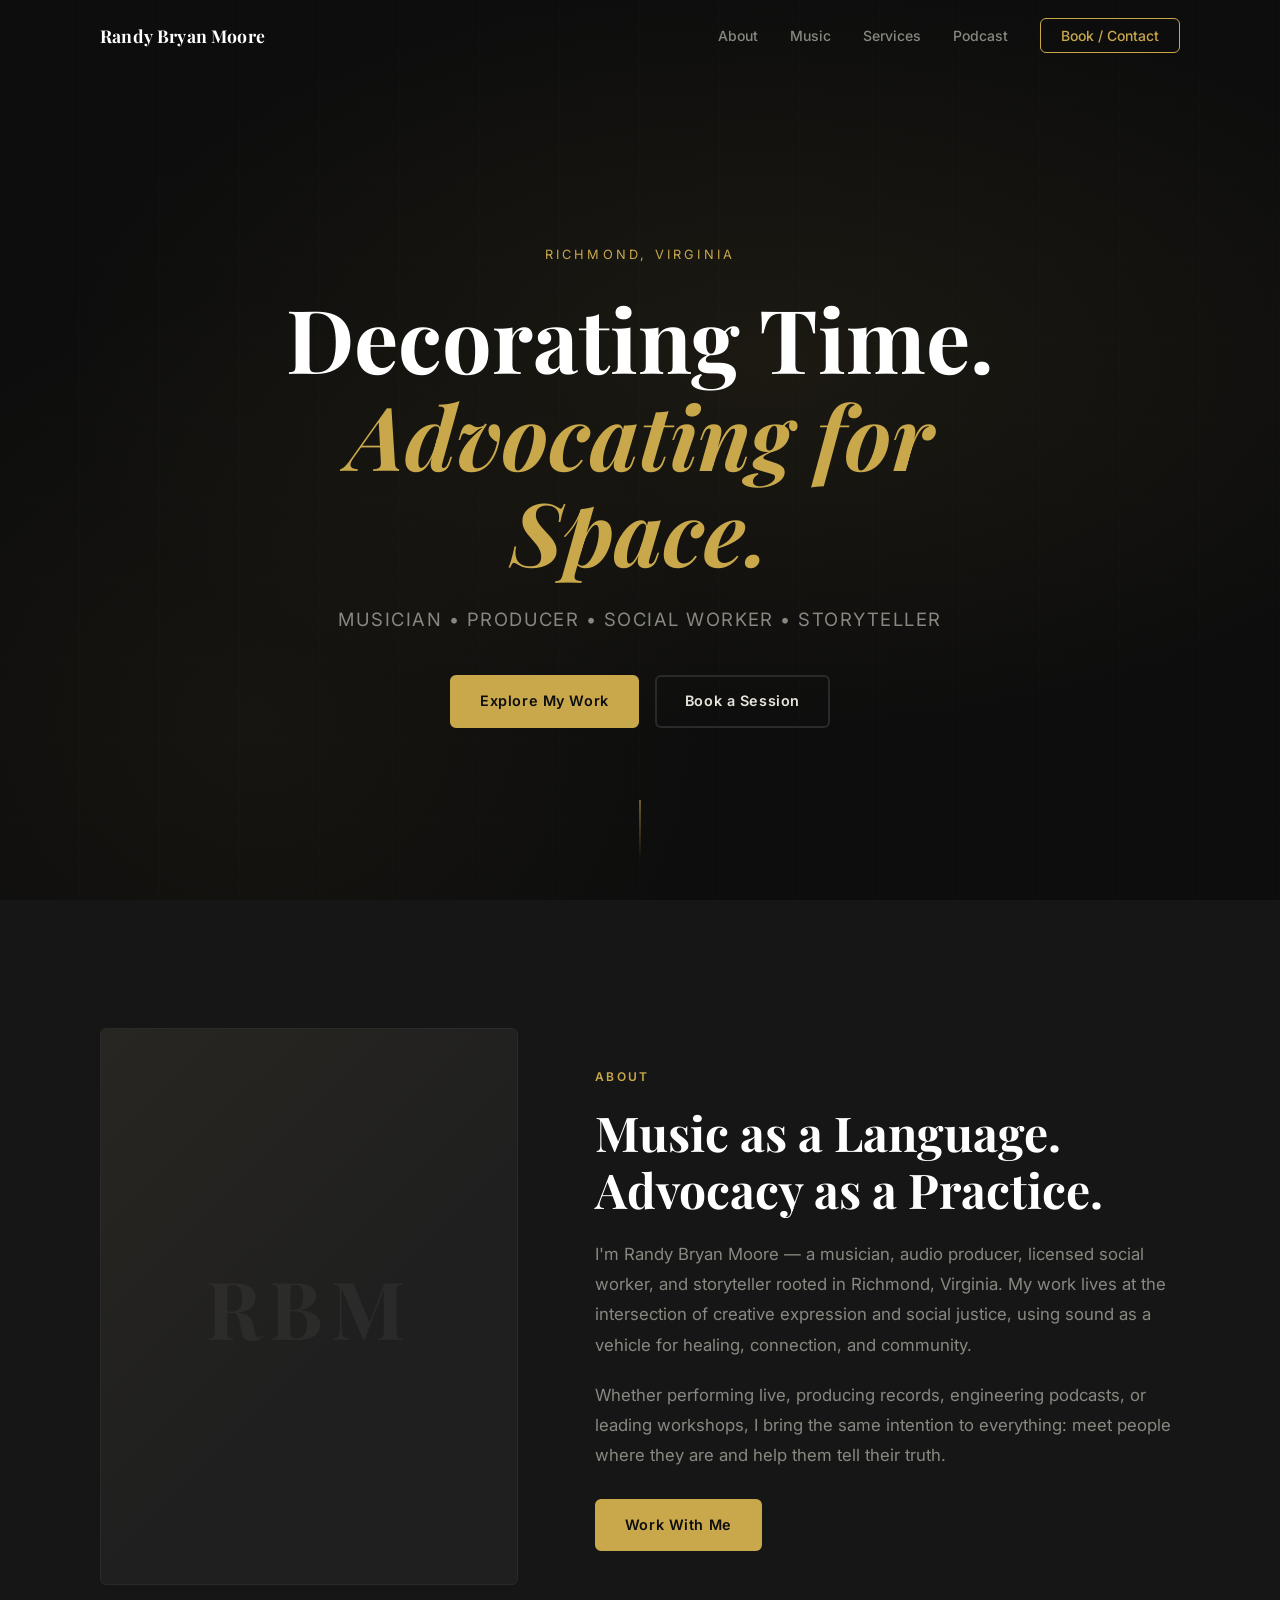
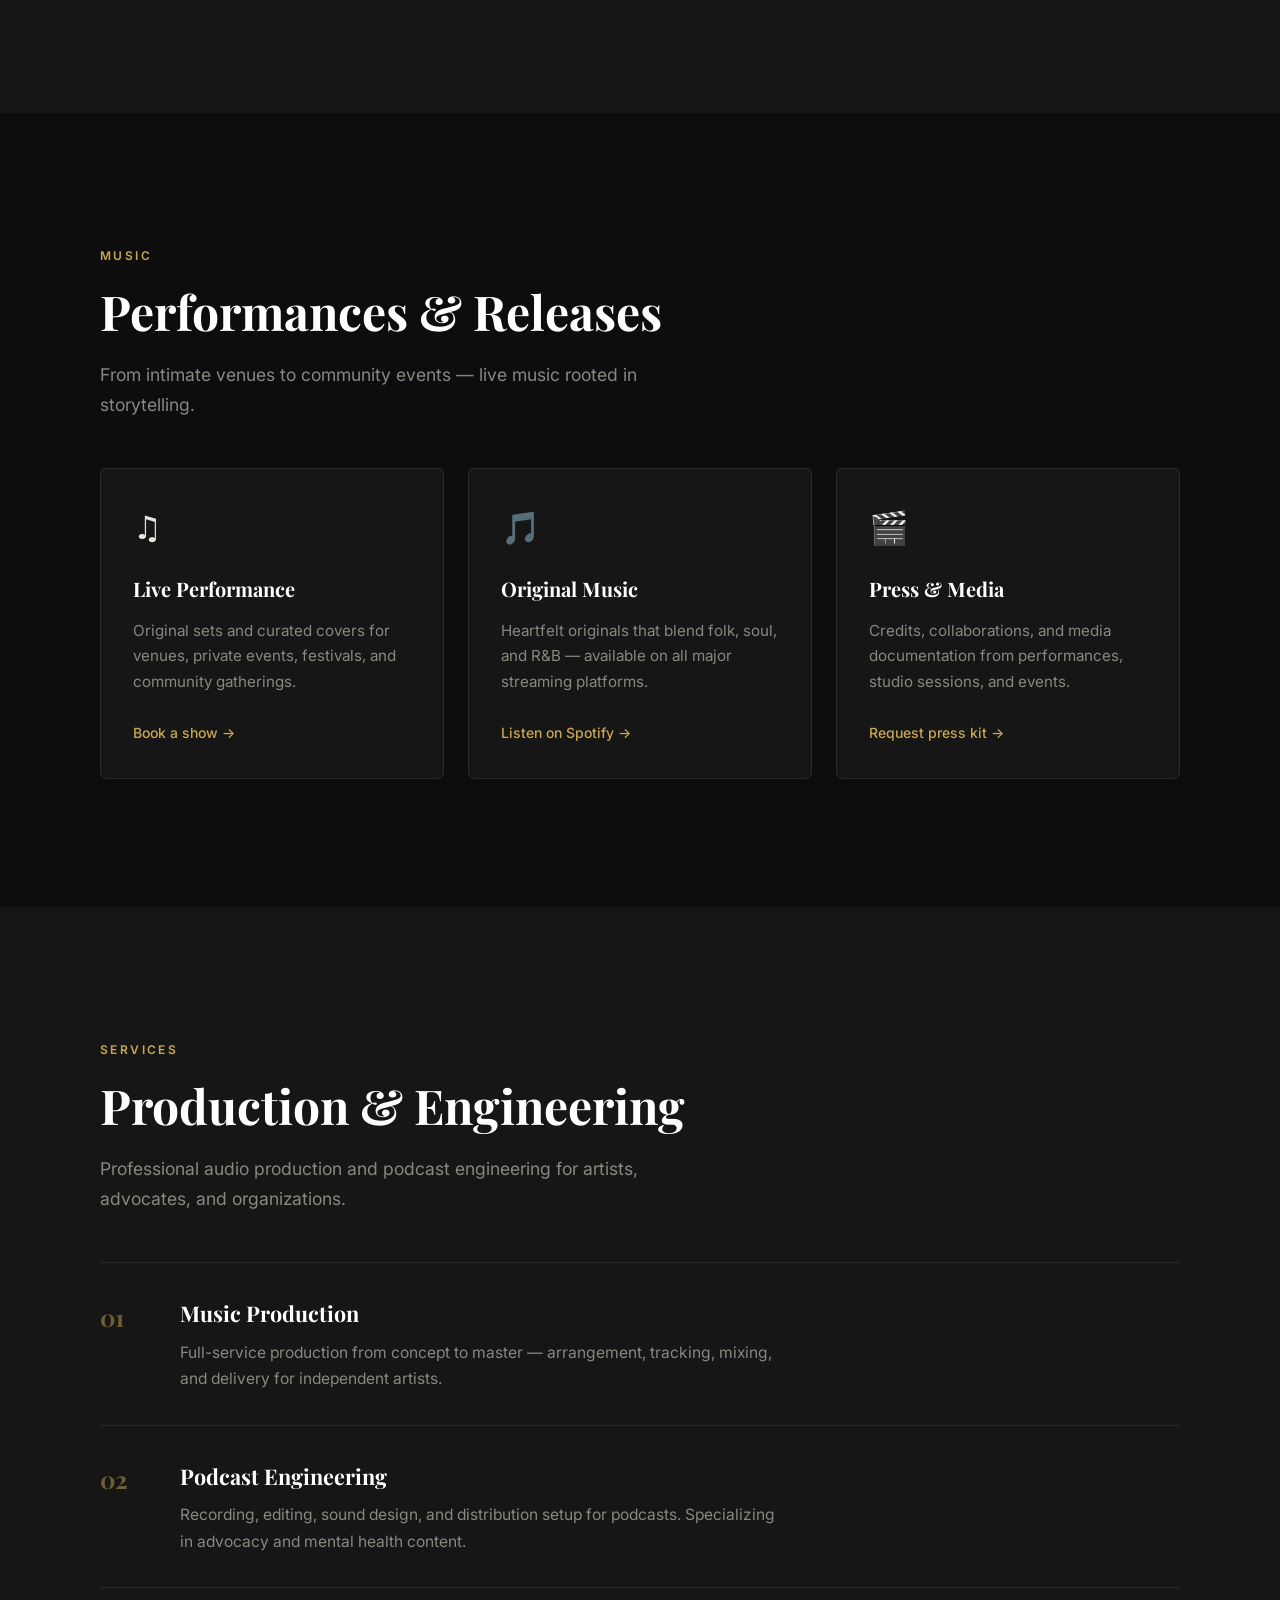
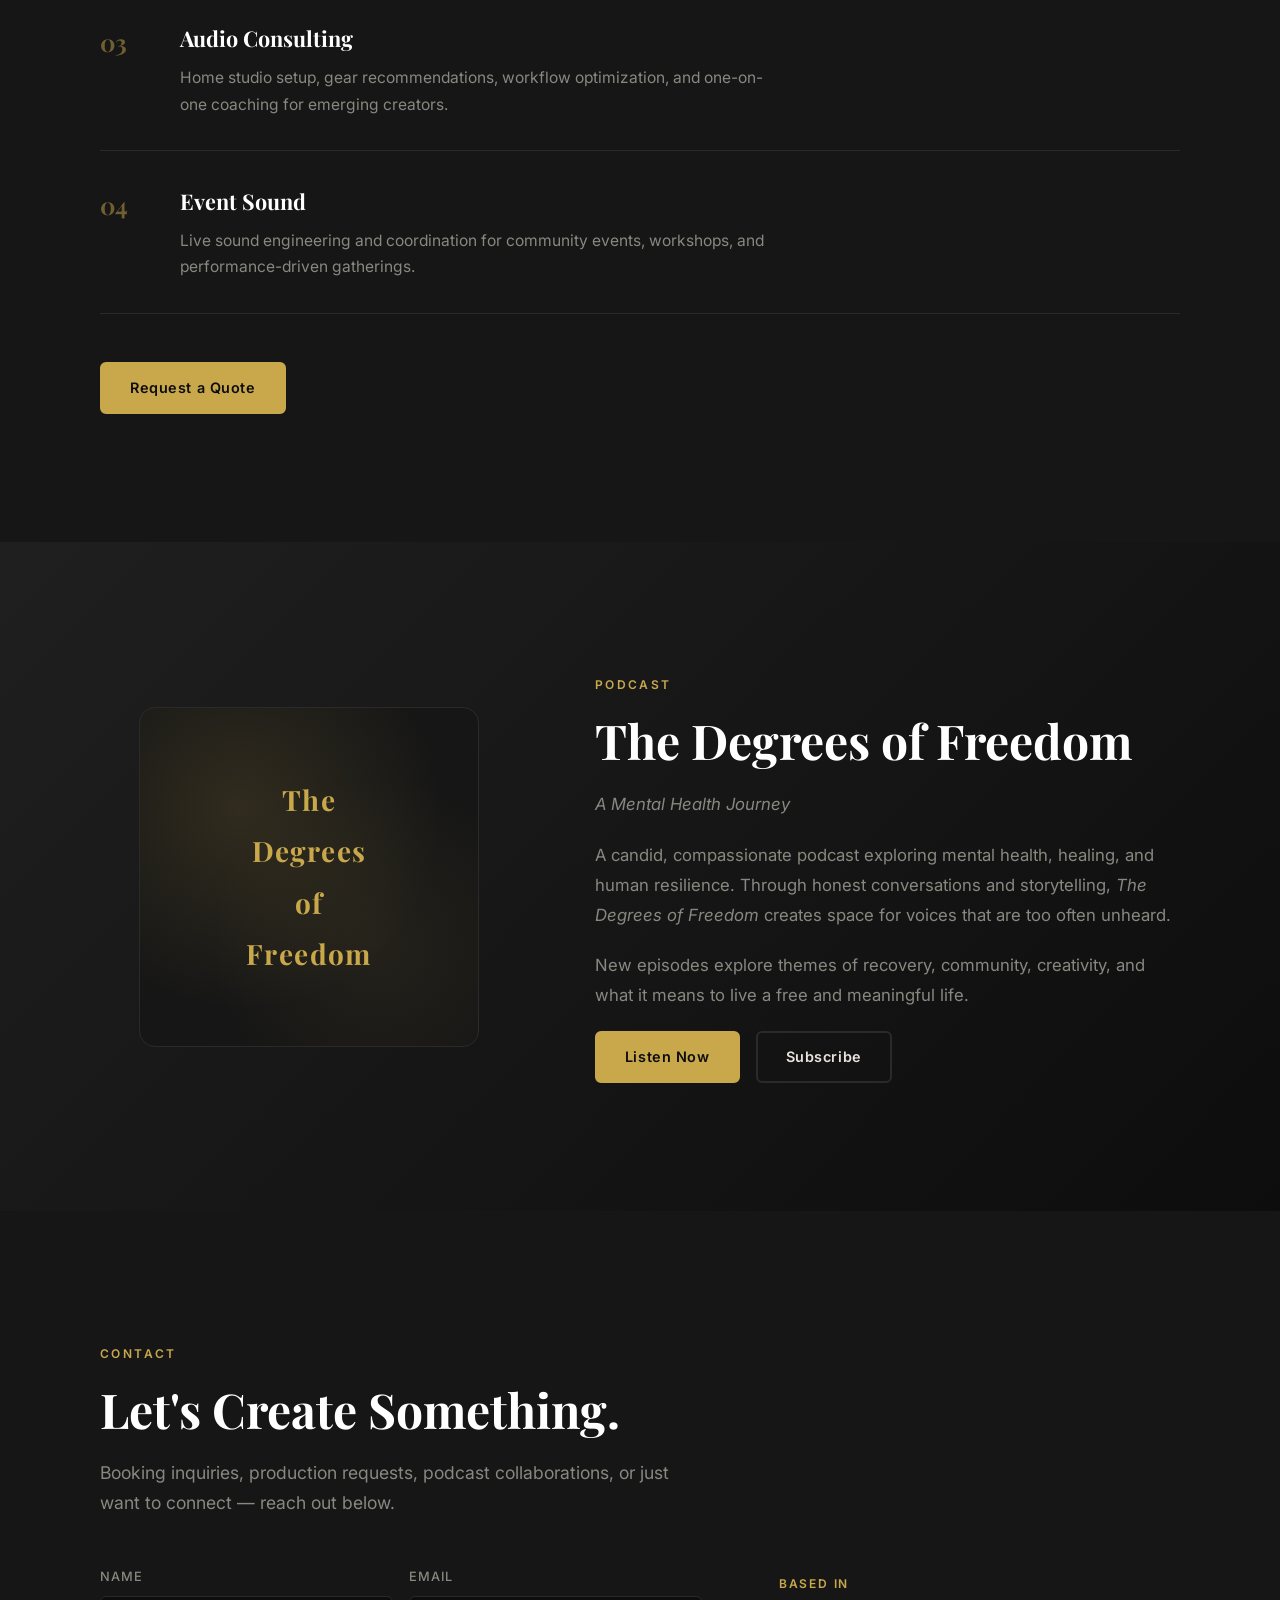
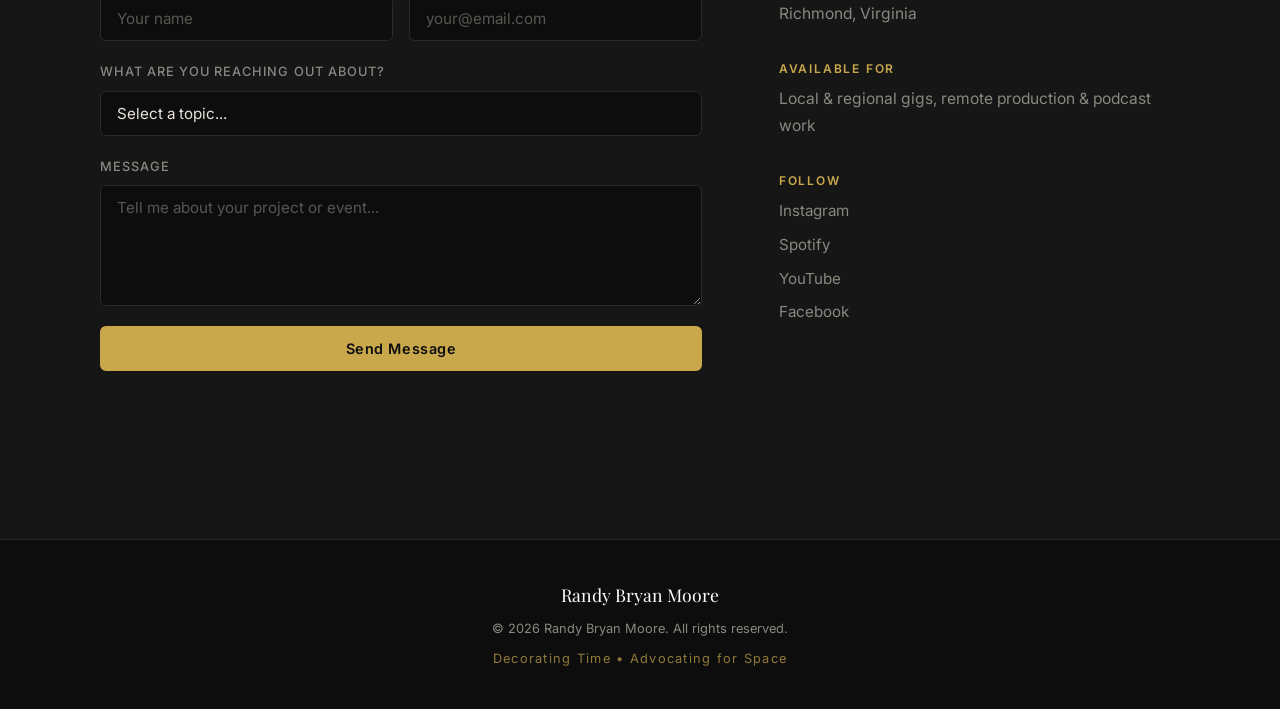
==== index.html @ 83349274 "Add custom website: HTML/CSS/JS portfolio site for GitHub Pages - Full single-page site with Nav, He" ====
<!DOCTYPE html>
<html lang="en">
<head>
  <meta charset="UTF-8" />
  <meta name="viewport" content="width=device-width, initial-scale=1.0" />
  <meta name="description" content="Randy Bryan Moore — Musician, Producer, Social Worker & Storyteller based in Richmond, VA. Booking, production services, and advocacy through music." />
  <title>Randy Bryan Moore</title>
  <link rel="preconnect" href="https://fonts.googleapis.com" />
  <link rel="preconnect" href="https://fonts.gstatic.com" crossorigin />
  <link href="https://fonts.googleapis.com/css2?family=Playfair+Display:ital,wght@0,400;0,700;1,400&family=Inter:wght@300;400;500;600&display=swap" rel="stylesheet" />
  <link rel="stylesheet" href="css/style.css" />
</head>
<body>

  <!-- ===================== NAV ===================== -->
  <nav class="nav" id="nav">
    <div class="nav__inner">
      <a href="#home" class="nav__logo">Randy Bryan Moore</a>
      <button class="nav__toggle" id="navToggle" aria-label="Open menu">
        <span></span><span></span><span></span>
      </button>
      <ul class="nav__links" id="navLinks">
        <li><a href="#about">About</a></li>
        <li><a href="#music">Music</a></li>
        <li><a href="#services">Services</a></li>
        <li><a href="#podcast">Podcast</a></li>
        <li><a href="#contact" class="nav__cta">Book / Contact</a></li>
      </ul>
    </div>
  </nav>

  <!-- ===================== HERO ===================== -->
  <section class="hero" id="home">
    <div class="hero__bg"></div>
    <div class="hero__content">
      <p class="hero__eyebrow">Richmond, Virginia</p>
      <h1 class="hero__title">
        Decorating Time.<br />
        <em>Advocating for Space.</em>
      </h1>
      <p class="hero__sub">
        Musician &bull; Producer &bull; Social Worker &bull; Storyteller
      </p>
      <div class="hero__actions">
        <a href="#music" class="btn btn--primary">Explore My Work</a>
        <a href="#contact" class="btn btn--outline">Book a Session</a>
      </div>
    </div>
    <a href="#about" class="hero__scroll" aria-label="Scroll down">
      <span class="hero__scroll-line"></span>
    </a>
  </section>

  <!-- ===================== ABOUT ===================== -->
  <section class="section about" id="about">
    <div class="container">
      <div class="about__grid">
        <div class="about__image-wrap">
          <div class="about__image-placeholder">
            <!-- Replace with: <img src="images/randy.jpg" alt="Randy Bryan Moore" /> -->
            <div class="about__initials">RBM</div>
          </div>
        </div>
        <div class="about__text">
          <span class="section__label">About</span>
          <h2 class="section__title">Music as a Language.<br />Advocacy as a Practice.</h2>
          <p>
            I'm Randy Bryan Moore — a musician, audio producer, licensed social worker,
            and storyteller rooted in Richmond, Virginia. My work lives at the intersection
            of creative expression and social justice, using sound as a vehicle for healing,
            connection, and community.
          </p>
          <p>
            Whether performing live, producing records, engineering podcasts, or leading
            workshops, I bring the same intention to everything: meet people where they are
            and help them tell their truth.
          </p>
          <a href="#contact" class="btn btn--primary">Work With Me</a>
        </div>
      </div>
    </div>
  </section>

  <!-- ===================== MUSIC ===================== -->
  <section class="section music" id="music">
    <div class="container">
      <span class="section__label">Music</span>
      <h2 class="section__title">Performances &amp; Releases</h2>
      <p class="section__sub">
        From intimate venues to community events — live music rooted in storytelling.
      </p>

      <div class="music__grid">
        <div class="music__card">
          <div class="music__card-icon">&#9835;</div>
          <h3>Live Performance</h3>
          <p>Original sets and curated covers for venues, private events, festivals, and community gatherings.</p>
          <a href="#contact" class="link-arrow">Book a show &rarr;</a>
        </div>
        <div class="music__card">
          <div class="music__card-icon">&#127925;</div>
          <h3>Original Music</h3>
          <p>Heartfelt originals that blend folk, soul, and R&B — available on all major streaming platforms.</p>
          <a href="https://open.spotify.com" target="_blank" rel="noopener" class="link-arrow">Listen on Spotify &rarr;</a>
        </div>
        <div class="music__card">
          <div class="music__card-icon">&#127916;</div>
          <h3>Press &amp; Media</h3>
          <p>Credits, collaborations, and media documentation from performances, studio sessions, and events.</p>
          <a href="#contact" class="link-arrow">Request press kit &rarr;</a>
        </div>
      </div>
    </div>
  </section>

  <!-- ===================== SERVICES ===================== -->
  <section class="section services" id="services">
    <div class="container">
      <span class="section__label">Services</span>
      <h2 class="section__title">Production &amp; Engineering</h2>
      <p class="section__sub">
        Professional audio production and podcast engineering for artists, advocates, and organizations.
      </p>

      <div class="services__list">
        <div class="services__item">
          <div class="services__num">01</div>
          <div class="services__body">
            <h3>Music Production</h3>
            <p>Full-service production from concept to master — arrangement, tracking, mixing, and delivery for independent artists.</p>
          </div>
        </div>
        <div class="services__item">
          <div class="services__num">02</div>
          <div class="services__body">
            <h3>Podcast Engineering</h3>
            <p>Recording, editing, sound design, and distribution setup for podcasts. Specializing in advocacy and mental health content.</p>
          </div>
        </div>
        <div class="services__item">
          <div class="services__num">03</div>
          <div class="services__body">
            <h3>Audio Consulting</h3>
            <p>Home studio setup, gear recommendations, workflow optimization, and one-on-one coaching for emerging creators.</p>
          </div>
        </div>
        <div class="services__item">
          <div class="services__num">04</div>
          <div class="services__body">
            <h3>Event Sound</h3>
            <p>Live sound engineering and coordination for community events, workshops, and performance-driven gatherings.</p>
          </div>
        </div>
      </div>

      <div class="services__cta">
        <a href="#contact" class="btn btn--primary">Request a Quote</a>
      </div>
    </div>
  </section>

  <!-- ===================== PODCAST ===================== -->
  <section class="section podcast" id="podcast">
    <div class="container">
      <div class="podcast__grid">
        <div class="podcast__art">
          <div class="podcast__art-inner">
            <div class="podcast__art-text">
              <span>The</span>
              <span>Degrees</span>
              <span>of</span>
              <span>Freedom</span>
            </div>
          </div>
        </div>
        <div class="podcast__text">
          <span class="section__label">Podcast</span>
          <h2 class="section__title">The Degrees of Freedom</h2>
          <p class="podcast__sub">A Mental Health Journey</p>
          <p>
            A candid, compassionate podcast exploring mental health, healing, and human
            resilience. Through honest conversations and storytelling, <em>The Degrees of Freedom</em>
            creates space for voices that are too often unheard.
          </p>
          <p>
            New episodes explore themes of recovery, community, creativity, and what it
            means to live a free and meaningful life.
          </p>
          <div class="podcast__links">
            <a href="#" class="btn btn--primary">Listen Now</a>
            <a href="#" class="btn btn--outline">Subscribe</a>
          </div>
        </div>
      </div>
    </div>
  </section>

  <!-- ===================== CONTACT ===================== -->
  <section class="section contact" id="contact">
    <div class="container">
      <span class="section__label">Contact</span>
      <h2 class="section__title">Let's Create Something.</h2>
      <p class="section__sub">
        Booking inquiries, production requests, podcast collaborations, or just want to connect — reach out below.
      </p>

      <div class="contact__grid">
        <form class="contact__form" id="contactForm" action="https://formspree.io/f/YOUR_FORM_ID" method="POST">
          <div class="form__row">
            <div class="form__group">
              <label for="name">Name</label>
              <input type="text" id="name" name="name" placeholder="Your name" required />
            </div>
            <div class="form__group">
              <label for="email">Email</label>
              <input type="email" id="email" name="email" placeholder="your@email.com" required />
            </div>
          </div>
          <div class="form__group">
            <label for="subject">What are you reaching out about?</label>
            <select id="subject" name="subject">
              <option value="">Select a topic...</option>
              <option value="booking">Live Performance Booking</option>
              <option value="production">Music Production</option>
              <option value="podcast">Podcast Engineering</option>
              <option value="consulting">Consulting</option>
              <option value="other">Other / General Inquiry</option>
            </select>
          </div>
          <div class="form__group">
            <label for="message">Message</label>
            <textarea id="message" name="message" rows="5" placeholder="Tell me about your project or event..." required></textarea>
          </div>
          <button type="submit" class="btn btn--primary btn--full">Send Message</button>
          <p class="form__note" id="formStatus"></p>
        </form>

        <div class="contact__info">
          <div class="contact__info-item">
            <span class="contact__info-label">Based in</span>
            <span>Richmond, Virginia</span>
          </div>
          <div class="contact__info-item">
            <span class="contact__info-label">Available for</span>
            <span>Local &amp; regional gigs, remote production &amp; podcast work</span>
          </div>
          <div class="contact__info-item">
            <span class="contact__info-label">Follow</span>
            <div class="contact__social">
              <a href="#" aria-label="Instagram">Instagram</a>
              <a href="#" aria-label="Spotify">Spotify</a>
              <a href="#" aria-label="YouTube">YouTube</a>
              <a href="#" aria-label="Facebook">Facebook</a>
            </div>
          </div>
        </div>
      </div>
    </div>
  </section>

  <!-- ===================== FOOTER ===================== -->
  <footer class="footer">
    <div class="container">
      <div class="footer__inner">
        <p class="footer__name">Randy Bryan Moore</p>
        <p class="footer__copy">&copy; <span id="year"></span> Randy Bryan Moore. All rights reserved.</p>
        <p class="footer__tagline">Decorating Time &bull; Advocating for Space</p>
      </div>
    </div>
  </footer>

  <script src="js/main.js"></script>
</body>
</html>
---- css/style.css ----
/* =============================================
   Randy Bryan Moore — Custom Website
   style.css
   ============================================= */

/* ---------- Reset & Base ---------- */
*, *::before, *::after {
  box-sizing: border-box;
  margin: 0;
  padding: 0;
}

:root {
  --clr-bg:        #0d0d0d;
  --clr-surface:   #161616;
  --clr-surface2:  #1f1f1f;
  --clr-border:    #2a2a2a;
  --clr-text:      #e8e4dc;
  --clr-muted:     #888880;
  --clr-gold:      #c9a84c;
  --clr-gold-lt:   #e2c47a;
  --clr-white:     #ffffff;

  --ff-serif:  'Playfair Display', Georgia, serif;
  --ff-sans:   'Inter', system-ui, sans-serif;

  --nav-h:     72px;
  --section-pad: clamp(5rem, 10vw, 9rem);
  --container:   1160px;
  --radius:      6px;

  --transition: 0.25s ease;
}

html {
  scroll-behavior: smooth;
  font-size: 16px;
}

body {
  background-color: var(--clr-bg);
  color: var(--clr-text);
  font-family: var(--ff-sans);
  font-weight: 400;
  line-height: 1.7;
  -webkit-font-smoothing: antialiased;
}

a {
  color: inherit;
  text-decoration: none;
}

img {
  display: block;
  max-width: 100%;
}

ul { list-style: none; }

/* ---------- Utility ---------- */
.container {
  max-width: var(--container);
  margin-inline: auto;
  padding-inline: clamp(1.25rem, 5vw, 2.5rem);
}

.section {
  padding-block: var(--section-pad);
}

.section__label {
  display: inline-block;
  font-size: 0.75rem;
  font-weight: 600;
  letter-spacing: 0.2em;
  text-transform: uppercase;
  color: var(--clr-gold);
  margin-bottom: 1rem;
}

.section__title {
  font-family: var(--ff-serif);
  font-size: clamp(2rem, 4vw, 3rem);
  font-weight: 700;
  line-height: 1.2;
  color: var(--clr-white);
  margin-bottom: 1.25rem;
}

.section__sub {
  font-size: 1.1rem;
  color: var(--clr-muted);
  max-width: 52ch;
  margin-bottom: 3rem;
}

/* ---------- Buttons ---------- */
.btn {
  display: inline-flex;
  align-items: center;
  gap: 0.5rem;
  padding: 0.75rem 1.75rem;
  border-radius: var(--radius);
  font-family: var(--ff-sans);
  font-size: 0.9rem;
  font-weight: 600;
  letter-spacing: 0.04em;
  cursor: pointer;
  transition: all var(--transition);
  border: 2px solid transparent;
  white-space: nowrap;
}

.btn--primary {
  background: var(--clr-gold);
  color: #0d0d0d;
  border-color: var(--clr-gold);
}

.btn--primary:hover {
  background: var(--clr-gold-lt);
  border-color: var(--clr-gold-lt);
  transform: translateY(-1px);
}

.btn--outline {
  background: transparent;
  color: var(--clr-text);
  border-color: var(--clr-border);
}

.btn--outline:hover {
  border-color: var(--clr-gold);
  color: var(--clr-gold);
  transform: translateY(-1px);
}

.btn--full { width: 100%; justify-content: center; }

.link-arrow {
  font-size: 0.875rem;
  font-weight: 500;
  color: var(--clr-gold);
  transition: color var(--transition);
}

.link-arrow:hover { color: var(--clr-gold-lt); }

/* ---------- Nav ---------- */
.nav {
  position: fixed;
  top: 0;
  left: 0;
  right: 0;
  z-index: 100;
  height: var(--nav-h);
  display: flex;
  align-items: center;
  transition: background var(--transition), backdrop-filter var(--transition);
}

.nav.scrolled {
  background: rgba(13, 13, 13, 0.92);
  backdrop-filter: blur(12px);
  border-bottom: 1px solid var(--clr-border);
}

.nav__inner {
  max-width: var(--container);
  width: 100%;
  margin-inline: auto;
  padding-inline: clamp(1.25rem, 5vw, 2.5rem);
  display: flex;
  align-items: center;
  justify-content: space-between;
  gap: 2rem;
}

.nav__logo {
  font-family: var(--ff-serif);
  font-size: 1.1rem;
  font-weight: 700;
  color: var(--clr-white);
  letter-spacing: 0.01em;
  flex-shrink: 0;
}

.nav__links {
  display: flex;
  align-items: center;
  gap: 2rem;
}

.nav__links a {
  font-size: 0.875rem;
  font-weight: 500;
  color: var(--clr-muted);
  transition: color var(--transition);
}

.nav__links a:hover { color: var(--clr-white); }

.nav__cta {
  padding: 0.5rem 1.25rem;
  border: 1px solid var(--clr-gold) !important;
  border-radius: var(--radius);
  color: var(--clr-gold) !important;
}

.nav__cta:hover {
  background: var(--clr-gold);
  color: #0d0d0d !important;
}

.nav__toggle {
  display: none;
  flex-direction: column;
  gap: 5px;
  background: none;
  border: none;
  cursor: pointer;
  padding: 4px;
}

.nav__toggle span {
  display: block;
  width: 24px;
  height: 2px;
  background: var(--clr-text);
  border-radius: 2px;
  transition: all var(--transition);
}

/* ---------- Hero ---------- */
.hero {
  position: relative;
  min-height: 100svh;
  display: flex;
  align-items: center;
  justify-content: center;
  overflow: hidden;
  padding-top: var(--nav-h);
}

.hero__bg {
  position: absolute;
  inset: 0;
  background:
    radial-gradient(ellipse 80% 60% at 60% 40%, rgba(201, 168, 76, 0.08) 0%, transparent 70%),
    radial-gradient(ellipse 60% 80% at 20% 80%, rgba(201, 168, 76, 0.05) 0%, transparent 60%);
  pointer-events: none;
}

.hero__bg::before {
  content: '';
  position: absolute;
  inset: 0;
  background-image:
    repeating-linear-gradient(
      0deg,
      transparent,
      transparent 79px,
      rgba(255,255,255,0.015) 80px
    ),
    repeating-linear-gradient(
      90deg,
      transparent,
      transparent 79px,
      rgba(255,255,255,0.015) 80px
    );
}

.hero__content {
  position: relative;
  text-align: center;
  max-width: 780px;
  padding-inline: 1.5rem;
}

.hero__eyebrow {
  font-size: 0.8rem;
  letter-spacing: 0.25em;
  text-transform: uppercase;
  color: var(--clr-gold);
  margin-bottom: 1.5rem;
}

.hero__title {
  font-family: var(--ff-serif);
  font-size: clamp(2.75rem, 7vw, 5.5rem);
  font-weight: 700;
  line-height: 1.1;
  color: var(--clr-white);
  margin-bottom: 1.5rem;
}

.hero__title em {
  font-style: italic;
  color: var(--clr-gold);
}

.hero__sub {
  font-size: clamp(0.95rem, 2vw, 1.15rem);
  color: var(--clr-muted);
  letter-spacing: 0.08em;
  text-transform: uppercase;
  margin-bottom: 2.5rem;
}

.hero__actions {
  display: flex;
  gap: 1rem;
  justify-content: center;
  flex-wrap: wrap;
}

.hero__scroll {
  position: absolute;
  bottom: 2.5rem;
  left: 50%;
  transform: translateX(-50%);
  display: flex;
  flex-direction: column;
  align-items: center;
}

.hero__scroll-line {
  display: block;
  width: 1px;
  height: 60px;
  background: linear-gradient(to bottom, var(--clr-gold), transparent);
  animation: scrollLine 2s ease-in-out infinite;
}

@keyframes scrollLine {
  0% { opacity: 0; transform: scaleY(0); transform-origin: top; }
  50% { opacity: 1; transform: scaleY(1); transform-origin: top; }
  100% { opacity: 0; transform: scaleY(1); transform-origin: bottom; }
}

/* ---------- About ---------- */
.about {
  background: var(--clr-surface);
}

.about__grid {
  display: grid;
  grid-template-columns: 1fr 1.4fr;
  gap: clamp(3rem, 6vw, 6rem);
  align-items: center;
}

.about__image-wrap {
  position: relative;
}

.about__image-placeholder {
  aspect-ratio: 3/4;
  background: var(--clr-surface2);
  border: 1px solid var(--clr-border);
  border-radius: var(--radius);
  display: flex;
  align-items: center;
  justify-content: center;
  overflow: hidden;
  position: relative;
}

.about__image-placeholder::after {
  content: '';
  position: absolute;
  inset: 0;
  background: linear-gradient(135deg, rgba(201,168,76,0.05) 0%, transparent 60%);
}

.about__initials {
  font-family: var(--ff-serif);
  font-size: 5rem;
  font-weight: 700;
  color: var(--clr-border);
  letter-spacing: 0.1em;
}

.about__text p {
  color: var(--clr-muted);
  margin-bottom: 1.25rem;
  font-size: 1.05rem;
  line-height: 1.8;
}

.about__text .btn { margin-top: 0.5rem; }

/* ---------- Music ---------- */
.music__grid {
  display: grid;
  grid-template-columns: repeat(3, 1fr);
  gap: 1.5rem;
}

.music__card {
  background: var(--clr-surface);
  border: 1px solid var(--clr-border);
  border-radius: var(--radius);
  padding: 2rem;
  transition: border-color var(--transition), transform var(--transition);
}

.music__card:hover {
  border-color: var(--clr-gold);
  transform: translateY(-4px);
}

.music__card-icon {
  font-size: 2rem;
  margin-bottom: 1rem;
}

.music__card h3 {
  font-family: var(--ff-serif);
  font-size: 1.25rem;
  color: var(--clr-white);
  margin-bottom: 0.75rem;
}

.music__card p {
  font-size: 0.95rem;
  color: var(--clr-muted);
  margin-bottom: 1.5rem;
  line-height: 1.7;
}

/* ---------- Services ---------- */
.services {
  background: var(--clr-surface);
}

.services__list {
  border-top: 1px solid var(--clr-border);
}

.services__item {
  display: grid;
  grid-template-columns: auto 1fr;
  gap: 2rem;
  padding: 2rem 0;
  border-bottom: 1px solid var(--clr-border);
  transition: background var(--transition);
}

.services__item:hover { background: rgba(201,168,76,0.03); }

.services__num {
  font-family: var(--ff-serif);
  font-size: 1.5rem;
  font-weight: 700;
  color: var(--clr-gold);
  opacity: 0.5;
  min-width: 3rem;
  padding-top: 0.1rem;
}

.services__body h3 {
  font-family: var(--ff-serif);
  font-size: 1.35rem;
  color: var(--clr-white);
  margin-bottom: 0.5rem;
}

.services__body p {
  color: var(--clr-muted);
  font-size: 0.975rem;
  max-width: 60ch;
}

.services__cta {
  margin-top: 3rem;
}

/* ---------- Podcast ---------- */
.podcast {
  background: linear-gradient(135deg, var(--clr-surface2) 0%, var(--clr-bg) 100%);
}

.podcast__grid {
  display: grid;
  grid-template-columns: 1fr 1.4fr;
  gap: clamp(3rem, 6vw, 6rem);
  align-items: center;
}

.podcast__art {
  display: flex;
  justify-content: center;
}

.podcast__art-inner {
  aspect-ratio: 1;
  width: min(340px, 100%);
  background: var(--clr-surface);
  border: 1px solid var(--clr-border);
  border-radius: 16px;
  display: flex;
  align-items: center;
  justify-content: center;
  position: relative;
  overflow: hidden;
}

.podcast__art-inner::before {
  content: '';
  position: absolute;
  inset: 0;
  background:
    radial-gradient(circle at 30% 30%, rgba(201,168,76,0.15) 0%, transparent 60%),
    radial-gradient(circle at 70% 70%, rgba(201,168,76,0.08) 0%, transparent 50%);
}

.podcast__art-text {
  display: flex;
  flex-direction: column;
  align-items: center;
  gap: 0.25rem;
  position: relative;
}

.podcast__art-text span {
  font-family: var(--ff-serif);
  font-size: clamp(1.25rem, 3vw, 1.75rem);
  font-weight: 700;
  color: var(--clr-gold);
  letter-spacing: 0.05em;
  text-align: center;
}

.podcast__sub {
  font-style: italic;
  color: var(--clr-gold);
  margin-bottom: 1.25rem;
  font-size: 1rem;
}

.podcast__text p {
  color: var(--clr-muted);
  font-size: 1.05rem;
  line-height: 1.8;
  margin-bottom: 1.25rem;
}

.podcast__links {
  display: flex;
  gap: 1rem;
  flex-wrap: wrap;
  margin-top: 0.5rem;
}

/* ---------- Contact ---------- */
.contact {
  background: var(--clr-surface);
}

.contact__grid {
  display: grid;
  grid-template-columns: 1.5fr 1fr;
  gap: clamp(3rem, 6vw, 5rem);
  align-items: start;
}

.contact__form {
  display: flex;
  flex-direction: column;
  gap: 1.25rem;
}

.form__row {
  display: grid;
  grid-template-columns: 1fr 1fr;
  gap: 1rem;
}

.form__group {
  display: flex;
  flex-direction: column;
  gap: 0.5rem;
}

.form__group label {
  font-size: 0.8rem;
  font-weight: 500;
  letter-spacing: 0.08em;
  text-transform: uppercase;
  color: var(--clr-muted);
}

.form__group input,
.form__group select,
.form__group textarea {
  background: var(--clr-bg);
  border: 1px solid var(--clr-border);
  border-radius: var(--radius);
  padding: 0.75rem 1rem;
  font-family: var(--ff-sans);
  font-size: 0.95rem;
  color: var(--clr-text);
  outline: none;
  transition: border-color var(--transition);
  resize: vertical;
  appearance: none;
  -webkit-appearance: none;
}

.form__group input:focus,
.form__group select:focus,
.form__group textarea:focus {
  border-color: var(--clr-gold);
}

.form__group input::placeholder,
.form__group textarea::placeholder {
  color: var(--clr-muted);
  opacity: 0.6;
}

.form__group select option {
  background: var(--clr-surface2);
  color: var(--clr-text);
}

.form__note {
  font-size: 0.875rem;
  color: var(--clr-gold);
  min-height: 1.4em;
  text-align: center;
}

.contact__info {
  display: flex;
  flex-direction: column;
  gap: 2rem;
  padding-top: 0.5rem;
}

.contact__info-item {
  display: flex;
  flex-direction: column;
  gap: 0.4rem;
}

.contact__info-label {
  font-size: 0.75rem;
  font-weight: 600;
  letter-spacing: 0.15em;
  text-transform: uppercase;
  color: var(--clr-gold);
}

.contact__info-item > span:last-child {
  font-size: 0.975rem;
  color: var(--clr-muted);
}

.contact__social {
  display: flex;
  flex-direction: column;
  gap: 0.5rem;
}

.contact__social a {
  font-size: 0.95rem;
  color: var(--clr-muted);
  transition: color var(--transition);
}

.contact__social a:hover { color: var(--clr-gold); }

/* ---------- Footer ---------- */
.footer {
  padding-block: 2.5rem;
  border-top: 1px solid var(--clr-border);
}

.footer__inner {
  display: flex;
  flex-direction: column;
  align-items: center;
  gap: 0.5rem;
  text-align: center;
}

.footer__name {
  font-family: var(--ff-serif);
  font-size: 1.1rem;
  color: var(--clr-white);
}

.footer__copy {
  font-size: 0.8rem;
  color: var(--clr-muted);
}

.footer__tagline {
  font-size: 0.8rem;
  color: var(--clr-gold);
  letter-spacing: 0.1em;
  opacity: 0.7;
}

/* ---------- Responsive ---------- */
@media (max-width: 900px) {
  .about__grid,
  .podcast__grid {
    grid-template-columns: 1fr;
  }

  .about__image-wrap {
    max-width: 340px;
    margin-inline: auto;
  }

  .about__image-placeholder { aspect-ratio: 1; }

  .podcast__art { order: -1; }

  .music__grid {
    grid-template-columns: 1fr 1fr;
  }

  .contact__grid {
    grid-template-columns: 1fr;
  }
}

@media (max-width: 640px) {
  .nav__links {
    position: fixed;
    inset: var(--nav-h) 0 0 0;
    background: var(--clr-bg);
    flex-direction: column;
    justify-content: center;
    gap: 2.5rem;
    font-size: 1.25rem;
    transform: translateX(100%);
    transition: transform var(--transition);
    border-top: 1px solid var(--clr-border);
    z-index: 99;
  }

  .nav__links.open { transform: translateX(0); }

  .nav__toggle {
    display: flex;
    z-index: 101;
  }

  .nav__toggle.open span:nth-child(1) { transform: rotate(45deg) translate(5px, 5px); }
  .nav__toggle.open span:nth-child(2) { opacity: 0; }
  .nav__toggle.open span:nth-child(3) { transform: rotate(-45deg) translate(5px, -5px); }

  .music__grid {
    grid-template-columns: 1fr;
  }

  .form__row {
    grid-template-columns: 1fr;
  }

  .hero__actions {
    flex-direction: column;
    align-items: center;
  }
}
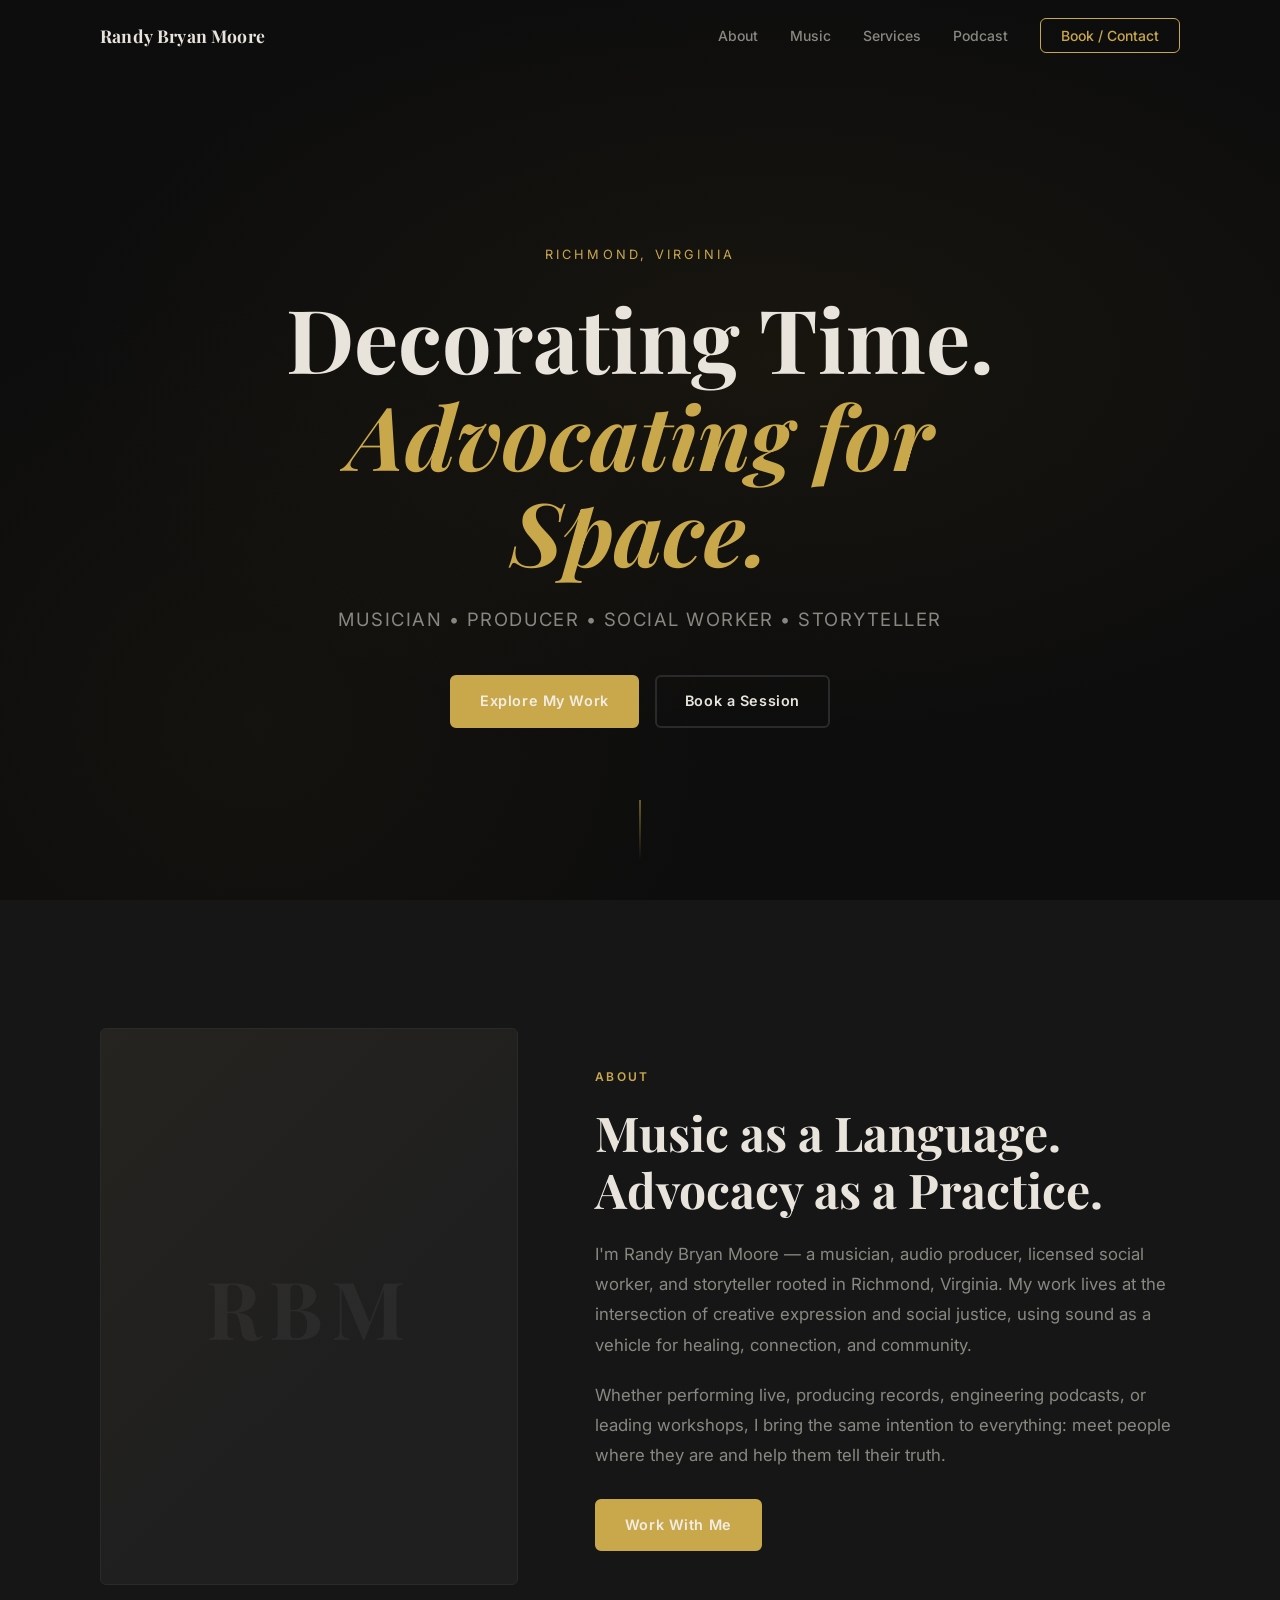
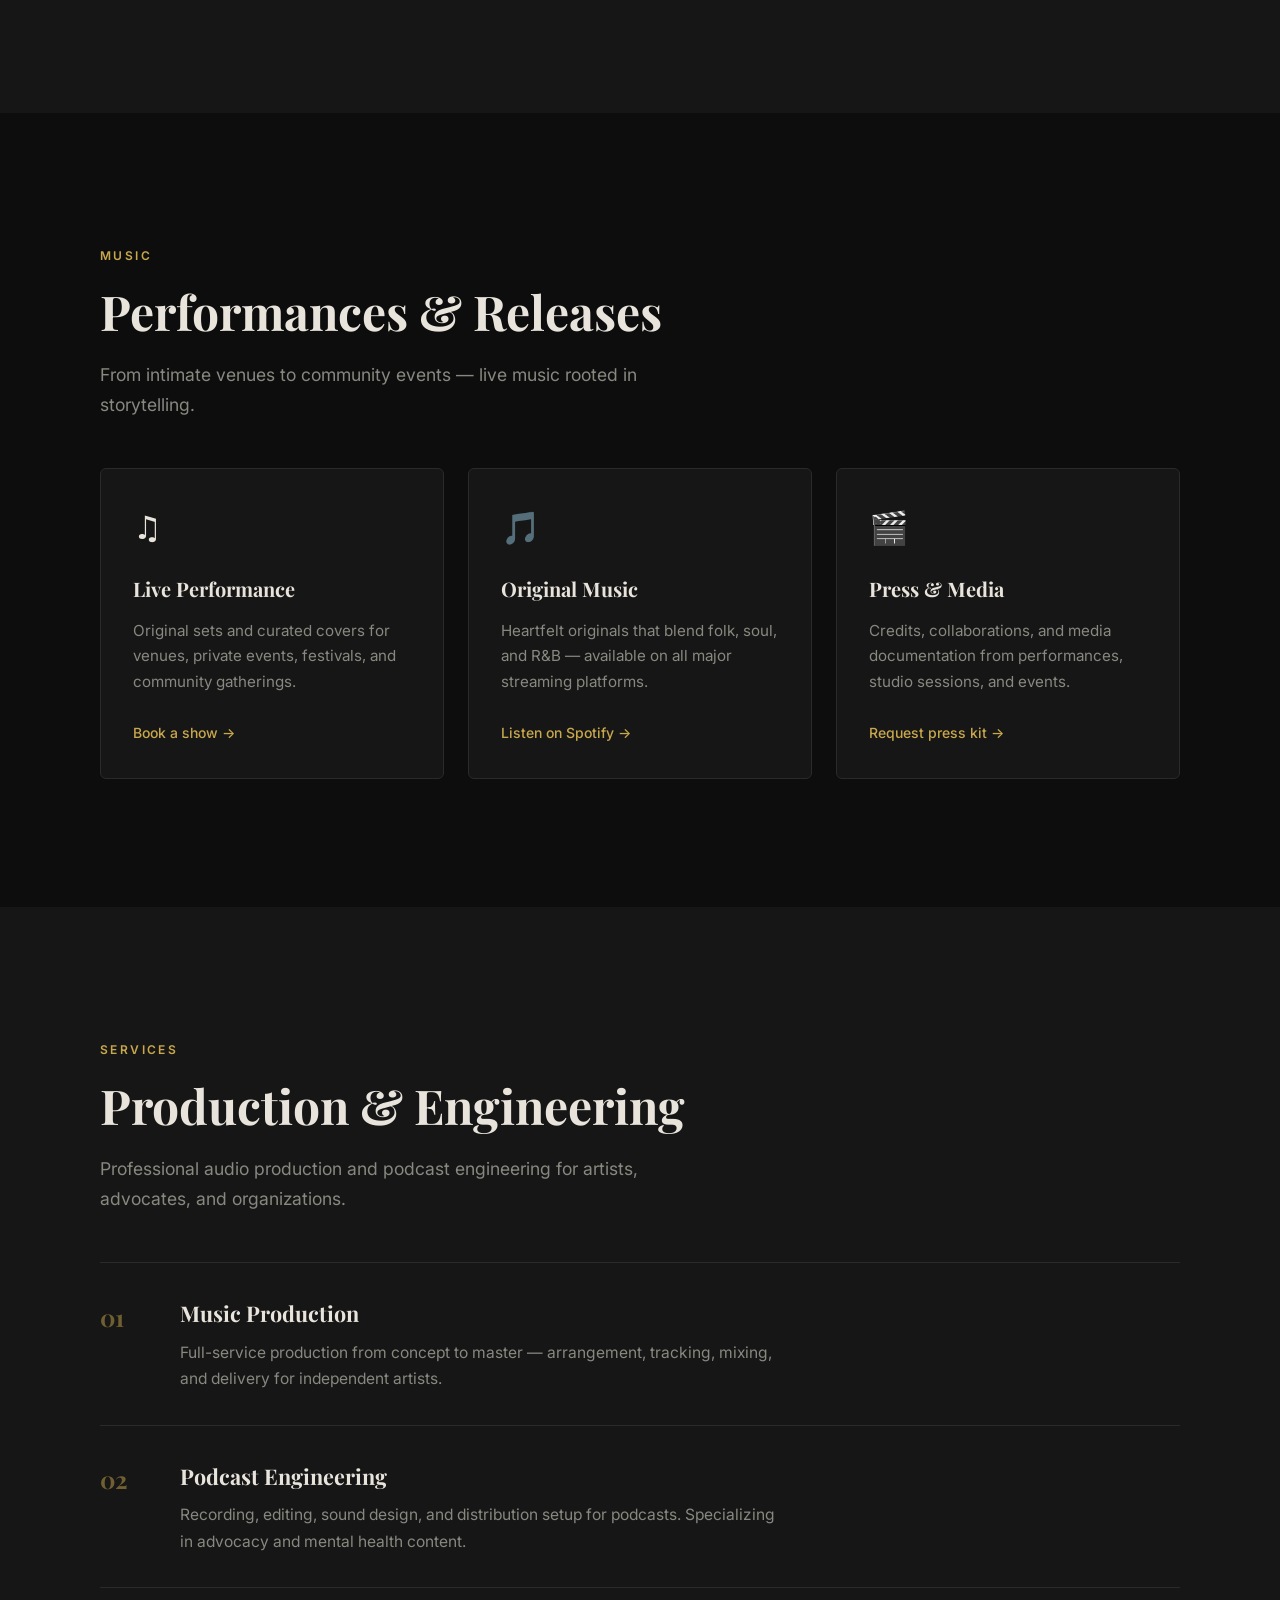
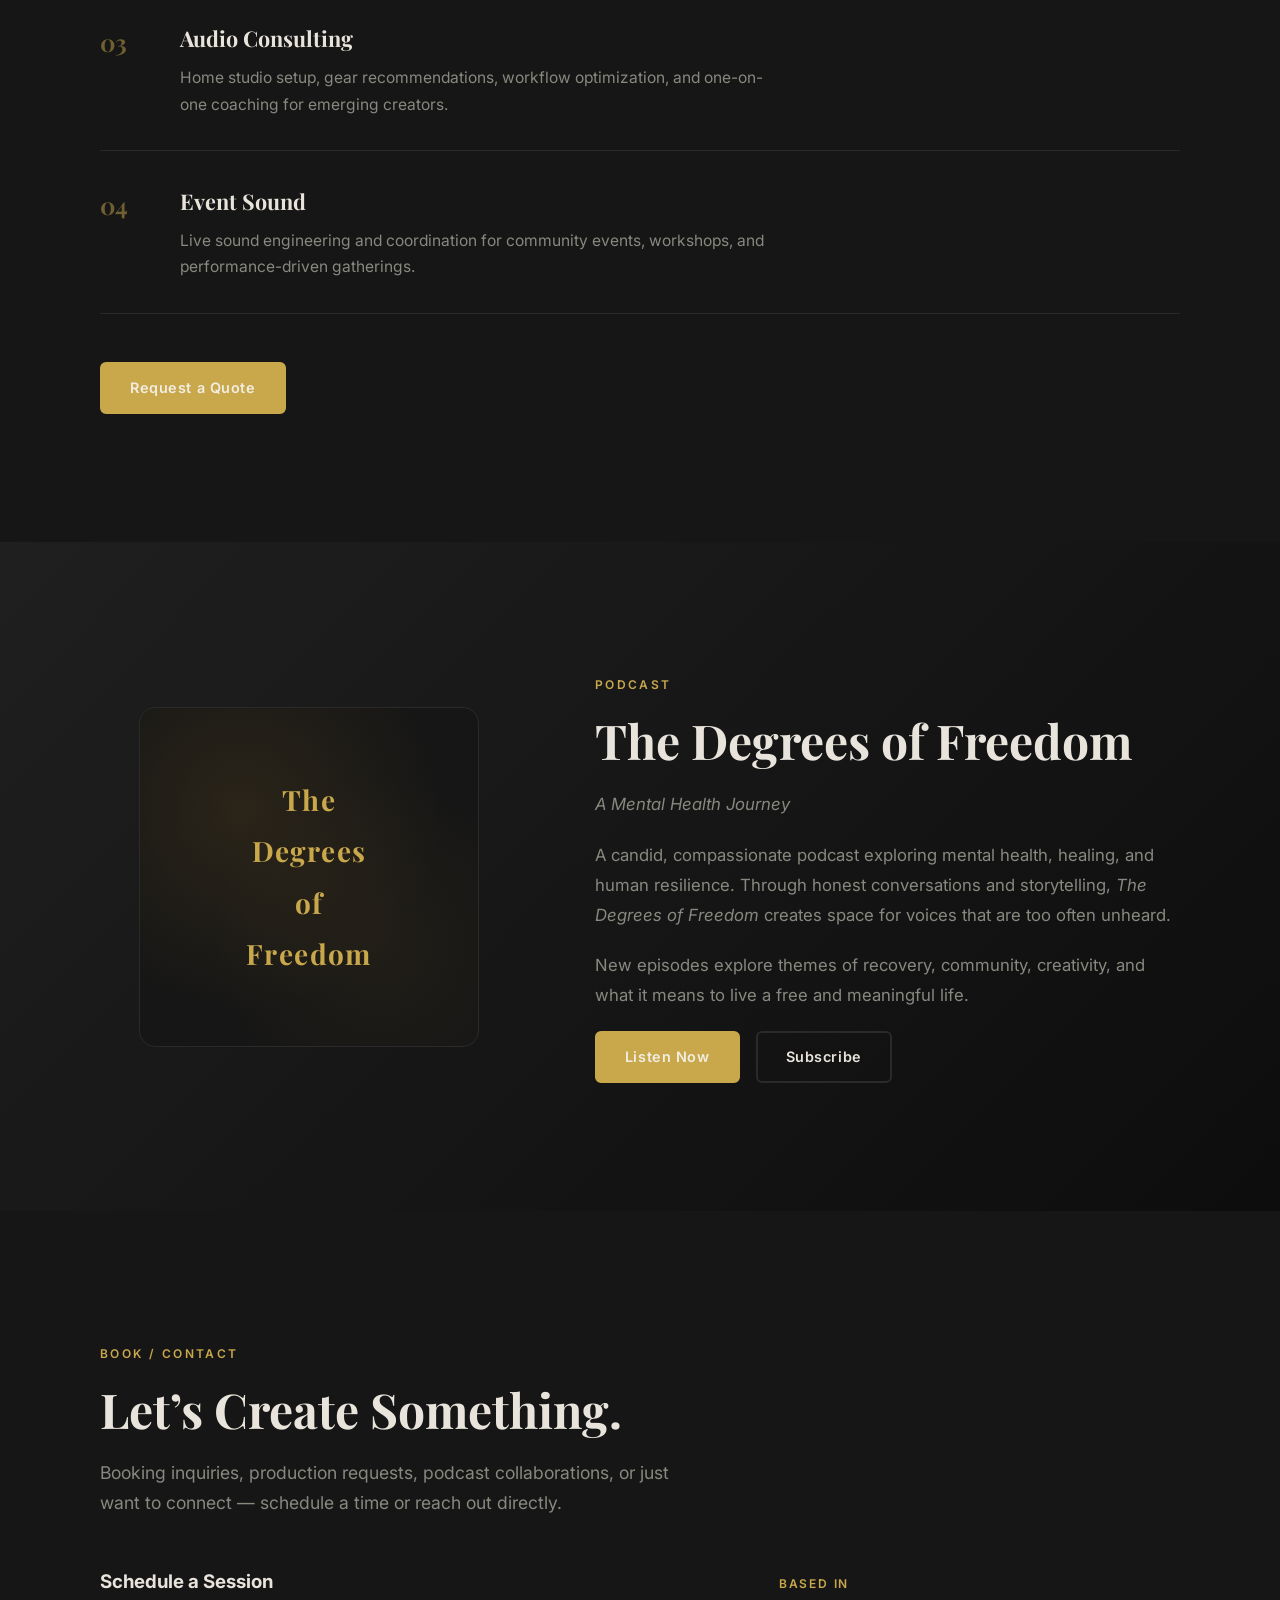
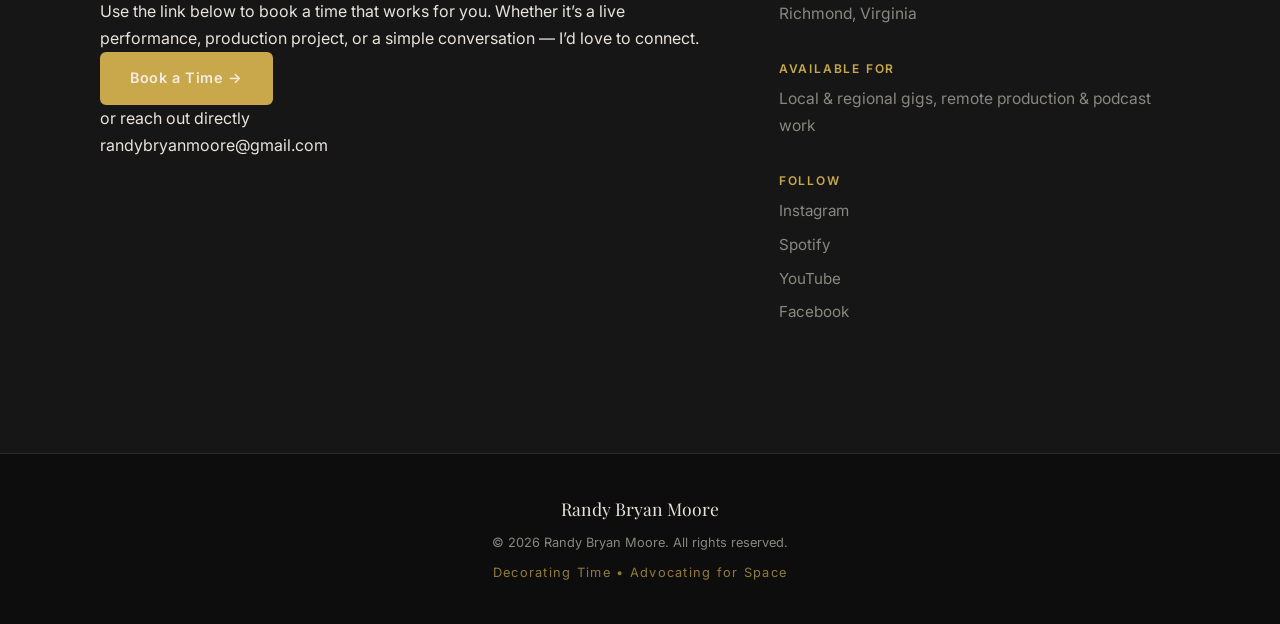
==== commit a66f143d: "Revise contact section with booking details Updated contact section to include booking options and d" ====
--- a/index.html
+++ b/index.html
@@ -198,42 +198,28 @@
   <!-- ===================== CONTACT ===================== -->
   <section class="section contact" id="contact">
     <div class="container">
-      <span class="section__label">Contact</span>
-      <h2 class="section__title">Let's Create Something.</h2>
+      <span class="section__label">Book / Contact</span>
+      <h2 class="section__title">Let’s Create Something.</h2>
       <p class="section__sub">
-        Booking inquiries, production requests, podcast collaborations, or just want to connect — reach out below.
+        Booking inquiries, production requests, podcast collaborations, or just want to connect — schedule a time or reach out directly.
       </p>
 
       <div class="contact__grid">
-        <form class="contact__form" id="contactForm" action="https://formspree.io/f/YOUR_FORM_ID" method="POST">
-          <div class="form__row">
-            <div class="form__group">
-              <label for="name">Name</label>
-              <input type="text" id="name" name="name" placeholder="Your name" required />
-            </div>
-            <div class="form__group">
-              <label for="email">Email</label>
-              <input type="email" id="email" name="email" placeholder="your@email.com" required />
-            </div>
-          </div>
-          <div class="form__group">
-            <label for="subject">What are you reaching out about?</label>
-            <select id="subject" name="subject">
-              <option value="">Select a topic...</option>
-              <option value="booking">Live Performance Booking</option>
-              <option value="production">Music Production</option>
-              <option value="podcast">Podcast Engineering</option>
-              <option value="consulting">Consulting</option>
-              <option value="other">Other / General Inquiry</option>
-            </select>
-          </div>
-          <div class="form__group">
-            <label for="message">Message</label>
-            <textarea id="message" name="message" rows="5" placeholder="Tell me about your project or event..." required></textarea>
-          </div>
-          <button type="submit" class="btn btn--primary btn--full">Send Message</button>
-          <p class="form__note" id="formStatus"></p>
-        </form>
+        <div class="contact__booking">
+          <h3 class="contact__booking-title">Schedule a Session</h3>
+          <p class="contact__booking-desc">
+            Use the link below to book a time that works for you. Whether it’s a live performance, production project, or a simple conversation — I’d love to connect.
+          </p>
+          <a href="https://calendar.app.google/XPtUxyEjW1mVSwoW7" target="_blank" rel="noopener" class="btn btn--primary btn--large">
+            Book a Time &rarr;
+          </a>
+          <div class="contact__or">
+            <span>or reach out directly</span>
+          </div>
+          <a href="mailto:randybryanmoore@gmail.com" class="contact__email">
+            randybryanmoore@gmail.com
+          </a>
+        </div>
 
         <div class="contact__info">
           <div class="contact__info-item">
--- a/css/style.css
+++ b/css/style.css
@@ -5,767 +5,511 @@
 
 /* ---------- Reset & Base ---------- */
 *, *::before, *::after {
-  box-sizing: border-box;
-  margin: 0;
-  padding: 0;
+     box-sizing: border-box;
+     margin: 0;
+     padding: 0;
 }
 
 :root {
-  --clr-bg:        #0d0d0d;
-  --clr-surface:   #161616;
-  --clr-surface2:  #1f1f1f;
-  --clr-border:    #2a2a2a;
-  --clr-text:      #e8e4dc;
-  --clr-muted:     #888880;
-  --clr-gold:      #c9a84c;
-  --clr-gold-lt:   #e2c47a;
-  --clr-white:     #ffffff;
-
-  --ff-serif:  'Playfair Display', Georgia, serif;
-  --ff-sans:   'Inter', system-ui, sans-serif;
-
-  --nav-h:     72px;
-  --section-pad: clamp(5rem, 10vw, 9rem);
-  --container:   1160px;
-  --radius:      6px;
-
-  --transition: 0.25s ease;
-}
-
-html {
-  scroll-behavior: smooth;
-  font-size: 16px;
-}
+     --clr-bg:        #0d0d0d;
+     --clr-surface:   #161616;
+     --clr-surface2:  #1f1f1f;
+     --clr-border:    #2a2a2a;
+     --clr-text:      #e8e4dc;
+     --clr-muted:     #888880;
+     --clr-gold:      #c9a84c;
+     --clr-gold-lt:   #e2c47a;
+     --clr-white:     #fffff;
+     --ff-serif: 'Playfair Display', Georgia, serif;
+     --ff-sans:  'Inter', system-ui, sans-serif;
+     --nav-h: 72px;
+     --section-pad: clamp(5rem, 10vw, 9rem);
+     --container: 1160px;
+     --radius: 6px;
+     --transition: 0.25s ease;
+}
+
+html { scroll-behavior: smooth; font-size: 16px; }
 
 body {
-  background-color: var(--clr-bg);
-  color: var(--clr-text);
-  font-family: var(--ff-sans);
-  font-weight: 400;
-  line-height: 1.7;
-  -webkit-font-smoothing: antialiased;
-}
-
-a {
-  color: inherit;
-  text-decoration: none;
-}
-
-img {
-  display: block;
-  max-width: 100%;
-}
-
+     background-color: var(--clr-bg);
+     color: var(--clr-text);
+     font-family: var(--ff-sans);
+     font-weight: 400;
+     line-height: 1.7;
+     -webkit-font-smoothing: antialiased;
+}
+
+a { color: inherit; text-decoration: none; }
+img { display: block; max-width: 100%; }
 ul { list-style: none; }
 
 /* ---------- Utility ---------- */
 .container {
-  max-width: var(--container);
-  margin-inline: auto;
-  padding-inline: clamp(1.25rem, 5vw, 2.5rem);
-}
-
-.section {
-  padding-block: var(--section-pad);
-}
-
+     max-width: var(--container);
+     margin-inline: auto;
+     padding-inline: clamp(1.25rem, 5vw, 2.5rem);
+}
+.section { padding-block: var(--section-pad); }
 .section__label {
-  display: inline-block;
-  font-size: 0.75rem;
-  font-weight: 600;
-  letter-spacing: 0.2em;
-  text-transform: uppercase;
-  color: var(--clr-gold);
-  margin-bottom: 1rem;
-}
-
+     display: inline-block;
+     font-size: 0.75rem;
+     font-weight: 600;
+     letter-spacing: 0.2em;
+     text-transform: uppercase;
+     color: var(--clr-gold);
+     margin-bottom: 1rem;
+}
 .section__title {
-  font-family: var(--ff-serif);
-  font-size: clamp(2rem, 4vw, 3rem);
-  font-weight: 700;
-  line-height: 1.2;
-  color: var(--clr-white);
-  margin-bottom: 1.25rem;
-}
-
+     font-family: var(--ff-serif);
+     font-size: clamp(2rem, 4vw, 3rem);
+     font-weight: 700;
+     line-height: 1.2;
+     color: var(--clr-white);
+     margin-bottom: 1.25rem;
+}
 .section__sub {
-  font-size: 1.1rem;
-  color: var(--clr-muted);
-  max-width: 52ch;
-  margin-bottom: 3rem;
+     font-size: 1.1rem;
+     color: var(--clr-muted);
+     max-width: 52ch;
+     margin-bottom: 3rem;
 }
 
 /* ---------- Buttons ---------- */
 .btn {
-  display: inline-flex;
-  align-items: center;
-  gap: 0.5rem;
-  padding: 0.75rem 1.75rem;
-  border-radius: var(--radius);
-  font-family: var(--ff-sans);
-  font-size: 0.9rem;
-  font-weight: 600;
-  letter-spacing: 0.04em;
-  cursor: pointer;
-  transition: all var(--transition);
-  border: 2px solid transparent;
-  white-space: nowrap;
-}
-
+     display: inline-flex;
+     align-items: center;
+     gap: 0.5rem;
+     padding: 0.75rem 1.75rem;
+     border-radius: var(--radius);
+     font-family: var(--ff-sans);
+     font-size: 0.9rem;
+     font-weight: 600;
+     letter-spacing: 0.04em;
+     cursor: pointer;
+     transition: all var(--transition);
+     border: 2px solid transparent;
+     white-space: nowrap;
+}
 .btn--primary {
-  background: var(--clr-gold);
-  color: #0d0d0d;
-  border-color: var(--clr-gold);
-}
-
+     background: var(--clr-gold);
+     color: #f2ede3;
+     border-color: var(--clr-gold);
+}
 .btn--primary:hover {
-  background: var(--clr-gold-lt);
-  border-color: var(--clr-gold-lt);
-  transform: translateY(-1px);
-}
-
+     background: var(--clr-gold-lt);
+     border-color: var(--clr-gold-lt);
+     transform: translateY(-1px);
+}
 .btn--outline {
-  background: transparent;
-  color: var(--clr-text);
-  border-color: var(--clr-border);
-}
-
+     background: transparent;
+     color: var(--clr-text);
+     border-color: var(--clr-border);
+}
 .btn--outline:hover {
-  border-color: var(--clr-gold);
-  color: var(--clr-gold);
-  transform: translateY(-1px);
-}
-
+     border-color: var(--clr-gold);
+     color: var(--clr-gold);
+     transform: translateY(-1px);
+}
 .btn--full { width: 100%; justify-content: center; }
-
 .link-arrow {
-  font-size: 0.875rem;
-  font-weight: 500;
-  color: var(--clr-gold);
-  transition: color var(--transition);
-}
-
+     font-size: 0.875rem;
+     font-weight: 500;
+     color: var(--clr-gold);
+     transition: color var(--transition);
+}
 .link-arrow:hover { color: var(--clr-gold-lt); }
 
 /* ---------- Nav ---------- */
 .nav {
-  position: fixed;
-  top: 0;
-  left: 0;
-  right: 0;
-  z-index: 100;
-  height: var(--nav-h);
-  display: flex;
-  align-items: center;
-  transition: background var(--transition), backdrop-filter var(--transition);
-}
-
+     position: fixed;
+     top: 0; left: 0; right: 0;
+     z-index: 100;
+     height: var(--nav-h);
+     display: flex;
+     align-items: center;
+     transition: background var(--transition), backdrop-filter var(--transition);
+}
 .nav.scrolled {
-  background: rgba(13, 13, 13, 0.92);
-  backdrop-filter: blur(12px);
-  border-bottom: 1px solid var(--clr-border);
-}
-
+     background: rgba(242, 237, 227, 0.92);
+     backdrop-filter: blur(12px);
+     border-bottom: 1px solid var(--clr-border);
+}
 .nav__inner {
-  max-width: var(--container);
-  width: 100%;
-  margin-inline: auto;
-  padding-inline: clamp(1.25rem, 5vw, 2.5rem);
-  display: flex;
-  align-items: center;
-  justify-content: space-between;
-  gap: 2rem;
-}
-
+     max-width: var(--container);
+     width: 100%;
+     margin-inline: auto;
+     padding-inline: clamp(1.25rem, 5vw, 2.5rem);
+     display: flex;
+     align-items: center;
+     justify-content: space-between;
+     gap: 2rem;
+}
 .nav__logo {
-  font-family: var(--ff-serif);
-  font-size: 1.1rem;
-  font-weight: 700;
-  color: var(--clr-white);
-  letter-spacing: 0.01em;
-  flex-shrink: 0;
-}
-
-.nav__links {
-  display: flex;
-  align-items: center;
-  gap: 2rem;
-}
-
+     font-family: var(--ff-serif);
+     font-size: 1.1rem;
+     font-weight: 700;
+     color: var(--clr-white);
+     letter-spacing: 0.01em;
+     flex-shrink: 0;
+}
+.nav__links { display: flex; align-items: center; gap: 2rem; }
 .nav__links a {
-  font-size: 0.875rem;
-  font-weight: 500;
-  color: var(--clr-muted);
-  transition: color var(--transition);
-}
-
+     font-size: 0.875rem;
+     font-weight: 500;
+     color: var(--clr-muted);
+     transition: color var(--transition);
+}
 .nav__links a:hover { color: var(--clr-white); }
-
 .nav__cta {
-  padding: 0.5rem 1.25rem;
-  border: 1px solid var(--clr-gold) !important;
-  border-radius: var(--radius);
-  color: var(--clr-gold) !important;
-}
-
+     padding: 0.5rem 1.25rem;
+     border: 1px solid var(--clr-gold) !important;
+     border-radius: var(--radius);
+     color: var(--clr-gold) !important;
+}
 .nav__cta:hover {
-  background: var(--clr-gold);
-  color: #0d0d0d !important;
-}
-
+     background: var(--clr-gold);
+     color: #f2ede3 !important;
+}
 .nav__toggle {
-  display: none;
-  flex-direction: column;
-  gap: 5px;
-  background: none;
-  border: none;
-  cursor: pointer;
-  padding: 4px;
-}
-
+     display: none;
+     flex-direction: column;
+     gap: 5px;
+     background: none;
+     border: none;
+     cursor: pointer;
+     padding: 4px;
+}
 .nav__toggle span {
-  display: block;
-  width: 24px;
-  height: 2px;
-  background: var(--clr-text);
-  border-radius: 2px;
-  transition: all var(--transition);
+     display: block;
+     width: 24px;
+     height: 2px;
+     background: var(--clr-text);
+     border-radius: 2px;
+     transition: all var(--transition);
 }
 
 /* ---------- Hero ---------- */
 .hero {
-  position: relative;
-  min-height: 100svh;
-  display: flex;
-  align-items: center;
-  justify-content: center;
-  overflow: hidden;
-  padding-top: var(--nav-h);
-}
-
+     position: relative;
+     min-height: 100svh;
+     display: flex;
+     align-items: center;
+     justify-content: center;
+     overflow: hidden;
+     padding-top: var(--nav-h);
+}
 .hero__bg {
-  position: absolute;
-  inset: 0;
-  background:
-    radial-gradient(ellipse 80% 60% at 60% 40%, rgba(201, 168, 76, 0.08) 0%, transparent 70%),
-    radial-gradient(ellipse 60% 80% at 20% 80%, rgba(201, 168, 76, 0.05) 0%, transparent 60%);
-  pointer-events: none;
-}
-
+     position: absolute;
+     inset: 0;
+     background:
+            radial-gradient(ellipse 80% 60% at 60% 40%, rgba(160, 120, 40, 0.08) 0%, transparent 70%),
+            radial-gradient(ellipse 60% 80% at 20% 80%, rgba(160, 120, 40, 0.05) 0%, transparent 60%);
+     pointer-events: none;
+}
 .hero__bg::before {
-  content: '';
-  position: absolute;
-  inset: 0;
-  background-image:
-    repeating-linear-gradient(
-      0deg,
-      transparent,
-      transparent 79px,
-      rgba(255,255,255,0.015) 80px
-    ),
-    repeating-linear-gradient(
-      90deg,
-      transparent,
-      transparent 79px,
-      rgba(255,255,255,0.015) 80px
-    );
-}
-
+     content: '';
+     position: absolute;
+     inset: 0;
+     background-image:
+            repeating-linear-gradient(0deg, transparent, transparent 79px, rgba(0,0,0,0.03) 80px),
+            repeating-linear-gradient(90deg, transparent, transparent 79px, rgba(0,0,0,0.03) 80px);
+}
 .hero__content {
-  position: relative;
-  text-align: center;
-  max-width: 780px;
-  padding-inline: 1.5rem;
-}
-
+     position: relative;
+     text-align: center;
+     max-width: 780px;
+     padding-inline: 1.5rem;
+}
 .hero__eyebrow {
-  font-size: 0.8rem;
-  letter-spacing: 0.25em;
-  text-transform: uppercase;
-  color: var(--clr-gold);
-  margin-bottom: 1.5rem;
-}
-
+     font-size: 0.8rem;
+     letter-spacing: 0.25em;
+     text-transform: uppercase;
+     color: var(--clr-gold);
+     margin-bottom: 1.5rem;
+}
 .hero__title {
-  font-family: var(--ff-serif);
-  font-size: clamp(2.75rem, 7vw, 5.5rem);
-  font-weight: 700;
-  line-height: 1.1;
-  color: var(--clr-white);
-  margin-bottom: 1.5rem;
-}
-
-.hero__title em {
-  font-style: italic;
-  color: var(--clr-gold);
-}
-
+     font-family: var(--ff-serif);
+     font-size: clamp(2.75rem, 7vw, 5.5rem);
+     font-weight: 700;
+     line-height: 1.1;
+     color: var(--clr-white);
+     margin-bottom: 1.5rem;
+}
+.hero__title em { font-style: italic; color: var(--clr-gold); }
 .hero__sub {
-  font-size: clamp(0.95rem, 2vw, 1.15rem);
-  color: var(--clr-muted);
-  letter-spacing: 0.08em;
-  text-transform: uppercase;
-  margin-bottom: 2.5rem;
-}
-
+     font-size: clamp(0.95rem, 2vw, 1.15rem);
+     color: var(--clr-muted);
+     letter-spacing: 0.08em;
+     text-transform: uppercase;
+     margin-bottom: 2.5rem;
+}
 .hero__actions {
-  display: flex;
-  gap: 1rem;
-  justify-content: center;
-  flex-wrap: wrap;
-}
-
+     display: flex;
+     gap: 1rem;
+     justify-content: center;
+     flex-wrap: wrap;
+}
 .hero__scroll {
-  position: absolute;
-  bottom: 2.5rem;
-  left: 50%;
-  transform: translateX(-50%);
-  display: flex;
-  flex-direction: column;
-  align-items: center;
-}
-
+     position: absolute;
+     bottom: 2.5rem;
+     left: 50%;
+     transform: translateX(-50%);
+     display: flex;
+     flex-direction: column;
+     align-items: center;
+}
 .hero__scroll-line {
-  display: block;
-  width: 1px;
-  height: 60px;
-  background: linear-gradient(to bottom, var(--clr-gold), transparent);
-  animation: scrollLine 2s ease-in-out infinite;
-}
-
+     display: block;
+     width: 1px;
+     height: 60px;
+     background: linear-gradient(to bottom, var(--clr-gold), transparent);
+     animation: scrollLine 2s ease-in-out infinite;
+}
 @keyframes scrollLine {
-  0% { opacity: 0; transform: scaleY(0); transform-origin: top; }
-  50% { opacity: 1; transform: scaleY(1); transform-origin: top; }
-  100% { opacity: 0; transform: scaleY(1); transform-origin: bottom; }
+     0%   { opacity: 0; transform: scaleY(0); transform-origin: top; }
+     50%  { opacity: 1; transform: scaleY(1); transform-origin: top; }
+     100% { opacity: 0; transform: scaleY(1); transform-origin: bottom; }
 }
 
 /* ---------- About ---------- */
-.about {
-  background: var(--clr-surface);
-}
-
+.about { background: var(--clr-surface); }
 .about__grid {
-  display: grid;
-  grid-template-columns: 1fr 1.4fr;
-  gap: clamp(3rem, 6vw, 6rem);
-  align-items: center;
-}
-
-.about__image-wrap {
-  position: relative;
-}
-
+     display: grid;
+     grid-template-columns: 1fr 1.4fr;
+     gap: clamp(3rem, 6vw, 6rem);
+     align-items: center;
+}
+.about__image-wrap { position: relative; }
 .about__image-placeholder {
-  aspect-ratio: 3/4;
-  background: var(--clr-surface2);
-  border: 1px solid var(--clr-border);
-  border-radius: var(--radius);
-  display: flex;
-  align-items: center;
-  justify-content: center;
-  overflow: hidden;
-  position: relative;
-}
-
+     aspect-ratio: 3/4;
+     background: var(--clr-surface2);
+     border: 1px solid var(--clr-border);
+     border-radius: var(--radius);
+     display: flex;
+     align-items: center;
+     justify-content: center;
+     overflow: hidden;
+     position: relative;
+}
 .about__image-placeholder::after {
-  content: '';
-  position: absolute;
-  inset: 0;
-  background: linear-gradient(135deg, rgba(201,168,76,0.05) 0%, transparent 60%);
-}
-
+     content: '';
+     position: absolute;
+     inset: 0;
+     background: linear-gradient(135deg, rgba(160,120,40,0.05) 0%, transparent 60%);
+}
 .about__initials {
-  font-family: var(--ff-serif);
-  font-size: 5rem;
-  font-weight: 700;
-  color: var(--clr-border);
-  letter-spacing: 0.1em;
-}
-
+     font-family: var(--ff-serif);
+     font-size: 5rem;
+     font-weight: 700;
+     color: var(--clr-border);
+     letter-spacing: 0.1em;
+}
 .about__text p {
-  color: var(--clr-muted);
-  margin-bottom: 1.25rem;
-  font-size: 1.05rem;
-  line-height: 1.8;
-}
-
+     color: var(--clr-muted);
+     margin-bottom: 1.25rem;
+     font-size: 1.05rem;
+     line-height: 1.8;
+}
 .about__text .btn { margin-top: 0.5rem; }
 
 /* ---------- Music ---------- */
 .music__grid {
-  display: grid;
-  grid-template-columns: repeat(3, 1fr);
-  gap: 1.5rem;
-}
-
+     display: grid;
+     grid-template-columns: repeat(3, 1fr);
+     gap: 1.5rem;
+}
 .music__card {
-  background: var(--clr-surface);
-  border: 1px solid var(--clr-border);
-  border-radius: var(--radius);
-  padding: 2rem;
-  transition: border-color var(--transition), transform var(--transition);
-}
-
-.music__card:hover {
-  border-color: var(--clr-gold);
-  transform: translateY(-4px);
-}
-
-.music__card-icon {
-  font-size: 2rem;
-  margin-bottom: 1rem;
-}
-
+     background: var(--clr-surface);
+     border: 1px solid var(--clr-border);
+     border-radius: var(--radius);
+     padding: 2rem;
+     transition: border-color var(--transition), transform var(--transition);
+}
+.music__card:hover { border-color: var(--clr-gold); transform: translateY(-4px); }
+.music__card-icon { font-size: 2rem; margin-bottom: 1rem; }
 .music__card h3 {
-  font-family: var(--ff-serif);
-  font-size: 1.25rem;
-  color: var(--clr-white);
-  margin-bottom: 0.75rem;
-}
-
+     font-family: var(--ff-serif);
+     font-size: 1.25rem;
+     color: var(--clr-white);
+     margin-bottom: 0.75rem;
+}
 .music__card p {
-  font-size: 0.95rem;
-  color: var(--clr-muted);
-  margin-bottom: 1.5rem;
-  line-height: 1.7;
+     font-size: 0.95rem;
+     color: var(--clr-muted);
+     margin-bottom: 1.5rem;
+     line-height: 1.7;
 }
 
 /* ---------- Services ---------- */
-.services {
-  background: var(--clr-surface);
-}
-
-.services__list {
-  border-top: 1px solid var(--clr-border);
-}
-
+.services { background: var(--clr-surface); }
+.services__list { border-top: 1px solid var(--clr-border); }
 .services__item {
-  display: grid;
-  grid-template-columns: auto 1fr;
-  gap: 2rem;
-  padding: 2rem 0;
-  border-bottom: 1px solid var(--clr-border);
-  transition: background var(--transition);
-}
-
-.services__item:hover { background: rgba(201,168,76,0.03); }
-
+     display: grid;
+     grid-template-columns: auto 1fr;
+     gap: 2rem;
+     padding: 2rem 0;
+     border-bottom: 1px solid var(--clr-border);
+     transition: background var(--transition);
+}
+.services__item:hover { background: rgba(160,120,40,0.04); }
 .services__num {
-  font-family: var(--ff-serif);
-  font-size: 1.5rem;
-  font-weight: 700;
-  color: var(--clr-gold);
-  opacity: 0.5;
-  min-width: 3rem;
-  padding-top: 0.1rem;
-}
-
+     font-family: var(--ff-serif);
+     font-size: 1.5rem;
+     font-weight: 700;
+     color: var(--clr-gold);
+     opacity: 0.5;
+     min-width: 3rem;
+     padding-top: 0.1rem;
+}
 .services__body h3 {
-  font-family: var(--ff-serif);
-  font-size: 1.35rem;
-  color: var(--clr-white);
-  margin-bottom: 0.5rem;
-}
-
-.services__body p {
-  color: var(--clr-muted);
-  font-size: 0.975rem;
-  max-width: 60ch;
-}
-
-.services__cta {
-  margin-top: 3rem;
-}
+     font-family: var(--ff-serif);
+     font-size: 1.35rem;
+     color: var(--clr-white);
+     margin-bottom: 0.5rem;
+}
+.services__body p { color: var(--clr-muted); font-size: 0.975rem; max-width: 60ch; }
+.services__cta { margin-top: 3rem; }
 
 /* ---------- Podcast ---------- */
-.podcast {
-  background: linear-gradient(135deg, var(--clr-surface2) 0%, var(--clr-bg) 100%);
-}
-
+.podcast { background: linear-gradient(135deg, var(--clr-surface2) 0%, var(--clr-bg) 100%); }
 .podcast__grid {
-  display: grid;
-  grid-template-columns: 1fr 1.4fr;
-  gap: clamp(3rem, 6vw, 6rem);
-  align-items: center;
-}
-
-.podcast__art {
-  display: flex;
-  justify-content: center;
-}
-
+     display: grid;
+     grid-template-columns: 1fr 1.4fr;
+     gap: clamp(3rem, 6vw, 6rem);
+     align-items: center;
+}
+.podcast__art { display: flex; justify-content: center; }
 .podcast__art-inner {
-  aspect-ratio: 1;
-  width: min(340px, 100%);
-  background: var(--clr-surface);
-  border: 1px solid var(--clr-border);
-  border-radius: 16px;
-  display: flex;
-  align-items: center;
-  justify-content: center;
-  position: relative;
-  overflow: hidden;
-}
-
+     aspect-ratio: 1;
+     width: min(340px, 100%);
+     background: var(--clr-surface);
+     border: 1px solid var(--clr-border);
+     border-radius: 16px;
+     display: flex;
+     align-items: center;
+     justify-content: center;
+     position: relative;
+     overflow: hidden;
+}
 .podcast__art-inner::before {
-  content: '';
-  position: absolute;
-  inset: 0;
-  background:
-    radial-gradient(circle at 30% 30%, rgba(201,168,76,0.15) 0%, transparent 60%),
-    radial-gradient(circle at 70% 70%, rgba(201,168,76,0.08) 0%, transparent 50%);
-}
-
+     content: '';
+     position: absolute;
+     inset: 0;
+     background:
+            radial-gradient(circle at 30% 30%, rgba(160,120,40,0.15) 0%, transparent 60%),
+            radial-gradient(circle at 70% 70%, rgba(160,120,40,0.08) 0%, transparent 50%);
+}
 .podcast__art-text {
-  display: flex;
-  flex-direction: column;
-  align-items: center;
-  gap: 0.25rem;
-  position: relative;
-}
-
+     display: flex;
+     flex-direction: column;
+     align-items: center;
+     gap: 0.25rem;
+     position: relative;
+}
 .podcast__art-text span {
-  font-family: var(--ff-serif);
-  font-size: clamp(1.25rem, 3vw, 1.75rem);
-  font-weight: 700;
-  color: var(--clr-gold);
-  letter-spacing: 0.05em;
-  text-align: center;
-}
-
-.podcast__sub {
-  font-style: italic;
-  color: var(--clr-gold);
-  margin-bottom: 1.25rem;
-  font-size: 1rem;
-}
-
-.podcast__text p {
-  color: var(--clr-muted);
-  font-size: 1.05rem;
-  line-height: 1.8;
-  margin-bottom: 1.25rem;
-}
-
-.podcast__links {
-  display: flex;
-  gap: 1rem;
-  flex-wrap: wrap;
-  margin-top: 0.5rem;
-}
+     font-family: var(--ff-serif);
+     font-size: clamp(1.25rem, 3vw, 1.75rem);
+     font-weight: 700;
+     color: var(--clr-gold);
+     letter-spacing: 0.05em;
+     text-align: center;
+}
+.podcast__sub { font-style: italic; color: var(--clr-gold); margin-bottom: 1.25rem; font-size: 1rem; }
+.podcast__text p { color: var(--clr-muted); font-size: 1.05rem; line-height: 1.8; margin-bottom: 1.25rem; }
+.podcast__links { display: flex; gap: 1rem; flex-wrap: wrap; margin-top: 0.5rem; }
 
 /* ---------- Contact ---------- */
-.contact {
-  background: var(--clr-surface);
-}
-
+.contact { background: var(--clr-surface); }
 .contact__grid {
-  display: grid;
-  grid-template-columns: 1.5fr 1fr;
-  gap: clamp(3rem, 6vw, 5rem);
-  align-items: start;
-}
-
-.contact__form {
-  display: flex;
-  flex-direction: column;
-  gap: 1.25rem;
-}
-
-.form__row {
-  display: grid;
-  grid-template-columns: 1fr 1fr;
-  gap: 1rem;
-}
-
-.form__group {
-  display: flex;
-  flex-direction: column;
-  gap: 0.5rem;
-}
-
+     display: grid;
+     grid-template-columns: 1.5fr 1fr;
+     gap: clamp(3rem, 6vw, 5rem);
+     align-items: start;
+}
+.contact__form { display: flex; flex-direction: column; gap: 1.25rem; }
+.form__row { display: grid; grid-template-columns: 1fr 1fr; gap: 1rem; }
+.form__group { display: flex; flex-direction: column; gap: 0.5rem; }
 .form__group label {
-  font-size: 0.8rem;
-  font-weight: 500;
-  letter-spacing: 0.08em;
-  text-transform: uppercase;
-  color: var(--clr-muted);
-}
-
+     font-size: 0.8rem;
+     font-weight: 500;
+     letter-spacing: 0.08em;
+     text-transform: uppercase;
+     color: var(--clr-muted);
+}
 .form__group input,
 .form__group select,
 .form__group textarea {
-  background: var(--clr-bg);
-  border: 1px solid var(--clr-border);
-  border-radius: var(--radius);
-  padding: 0.75rem 1rem;
-  font-family: var(--ff-sans);
-  font-size: 0.95rem;
-  color: var(--clr-text);
-  outline: none;
-  transition: border-color var(--transition);
-  resize: vertical;
-  appearance: none;
-  -webkit-appearance: none;
-}
-
+     background: var(--clr-bg);
+     border: 1px solid var(--clr-border);
+     border-radius: var(--radius);
+     padding: 0.75rem 1rem;
+     font-family: var(--ff-sans);
+     font-size: 0.95rem;
+     color: var(--clr-text);
+     outline: none;
+     transition: border-color var(--transition);
+     resize: vertical;
+     appearance: none;
+     -webkit-appearance: none;
+}
 .form__group input:focus,
 .form__group select:focus,
-.form__group textarea:focus {
-  border-color: var(--clr-gold);
-}
-
+.form__group textarea:focus { border-color: var(--clr-gold); }
 .form__group input::placeholder,
-.form__group textarea::placeholder {
-  color: var(--clr-muted);
-  opacity: 0.6;
-}
-
-.form__group select option {
-  background: var(--clr-surface2);
-  color: var(--clr-text);
-}
-
-.form__note {
-  font-size: 0.875rem;
-  color: var(--clr-gold);
-  min-height: 1.4em;
-  text-align: center;
-}
-
-.contact__info {
-  display: flex;
-  flex-direction: column;
-  gap: 2rem;
-  padding-top: 0.5rem;
-}
-
-.contact__info-item {
-  display: flex;
-  flex-direction: column;
-  gap: 0.4rem;
-}
-
+.form__group textarea::placeholder { color: var(--clr-muted); opacity: 0.6; }
+.form__group select option { background: var(--clr-surface2); color: var(--clr-text); }
+.form__note { font-size: 0.875rem; color: var(--clr-gold); min-height: 1.4em; text-align: center; }
+.contact__info { display: flex; flex-direction: column; gap: 2rem; padding-top: 0.5rem; }
+.contact__info-item { display: flex; flex-direction: column; gap: 0.4rem; }
 .contact__info-label {
-  font-size: 0.75rem;
-  font-weight: 600;
-  letter-spacing: 0.15em;
-  text-transform: uppercase;
-  color: var(--clr-gold);
-}
-
-.contact__info-item > span:last-child {
-  font-size: 0.975rem;
-  color: var(--clr-muted);
-}
-
-.contact__social {
-  display: flex;
-  flex-direction: column;
-  gap: 0.5rem;
-}
-
-.contact__social a {
-  font-size: 0.95rem;
-  color: var(--clr-muted);
-  transition: color var(--transition);
-}
-
+     font-size: 0.75rem;
+     font-weight: 600;
+     letter-spacing: 0.15em;
+     text-transform: uppercase;
+     color: var(--clr-gold);
+}
+.contact__info-item > span:last-child { font-size: 0.975rem; color: var(--clr-muted); }
+.contact__social { display: flex; flex-direction: column; gap: 0.5rem; }
+.contact__social a { font-size: 0.95rem; color: var(--clr-muted); transition: color var(--transition); }
 .contact__social a:hover { color: var(--clr-gold); }
 
 /* ---------- Footer ---------- */
-.footer {
-  padding-block: 2.5rem;
-  border-top: 1px solid var(--clr-border);
-}
-
-.footer__inner {
-  display: flex;
-  flex-direction: column;
-  align-items: center;
-  gap: 0.5rem;
-  text-align: center;
-}
-
-.footer__name {
-  font-family: var(--ff-serif);
-  font-size: 1.1rem;
-  color: var(--clr-white);
-}
-
-.footer__copy {
-  font-size: 0.8rem;
-  color: var(--clr-muted);
-}
-
-.footer__tagline {
-  font-size: 0.8rem;
-  color: var(--clr-gold);
-  letter-spacing: 0.1em;
-  opacity: 0.7;
-}
+.footer { padding-block: 2.5rem; border-top: 1px solid var(--clr-border); }
+.footer__inner { display: flex; flex-direction: column; align-items: center; gap: 0.5rem; text-align: center; }
+.footer__name { font-family: var(--ff-serif); font-size: 1.1rem; color: var(--clr-white); }
+.footer__copy { font-size: 0.8rem; color: var(--clr-muted); }
+.footer__tagline { font-size: 0.8rem; color: var(--clr-gold); letter-spacing: 0.1em; opacity: 0.7; }
 
 /* ---------- Responsive ---------- */
 @media (max-width: 900px) {
-  .about__grid,
-  .podcast__grid {
-    grid-template-columns: 1fr;
-  }
-
-  .about__image-wrap {
-    max-width: 340px;
-    margin-inline: auto;
-  }
-
-  .about__image-placeholder { aspect-ratio: 1; }
-
-  .podcast__art { order: -1; }
-
-  .music__grid {
-    grid-template-columns: 1fr 1fr;
-  }
-
-  .contact__grid {
-    grid-template-columns: 1fr;
-  }
-}
-
+     .about__grid, .podcast__grid { grid-template-columns: 1fr; }
+     .about__image-wrap { max-width: 340px; margin-inline: auto; }
+     .about__image-placeholder { aspect-ratio: 1; }
+     .podcast__art { order: -1; }
+     .music__grid { grid-template-columns: 1fr 1fr; }
+     .contact__grid { grid-template-columns: 1fr; }
+}
 @media (max-width: 640px) {
-  .nav__links {
-    position: fixed;
-    inset: var(--nav-h) 0 0 0;
-    background: var(--clr-bg);
-    flex-direction: column;
-    justify-content: center;
-    gap: 2.5rem;
-    font-size: 1.25rem;
-    transform: translateX(100%);
-    transition: transform var(--transition);
-    border-top: 1px solid var(--clr-border);
-    z-index: 99;
-  }
-
-  .nav__links.open { transform: translateX(0); }
-
-  .nav__toggle {
-    display: flex;
-    z-index: 101;
-  }
-
-  .nav__toggle.open span:nth-child(1) { transform: rotate(45deg) translate(5px, 5px); }
-  .nav__toggle.open span:nth-child(2) { opacity: 0; }
-  .nav__toggle.open span:nth-child(3) { transform: rotate(-45deg) translate(5px, -5px); }
-
-  .music__grid {
-    grid-template-columns: 1fr;
-  }
-
-  .form__row {
-    grid-template-columns: 1fr;
-  }
-
-  .hero__actions {
-    flex-direction: column;
-    align-items: center;
-  }
-}
+     .nav__links {
+            position: fixed;
+            inset: var(--nav-h) 0 0 0;
+            background: var(--clr-bg);
+            flex-direction: column;
+            justify-content: center;
+            gap: 2.5rem;
+            font-size: 1.25rem;
+            transform: translateX(100%);
+            transition: transform var(--transition);
+            border-top: 1px solid var(--clr-border);
+            z-index: 99;
+     }
+     .nav__links.open { transform: translateX(0); }
+     .nav__toggle { display: flex; z-index: 101; }
+     .nav__toggle.open span:nth-child(1) { transform: rotate(45deg) translate(5px, 5px); }
+     .nav__toggle.open span:nth-child(2) { opacity: 0; }
+     .nav__toggle.open span:nth-child(3) { transform: rotate(-45deg) translate(5px, -5px); }
+     .music__grid { grid-template-columns: 1fr; }
+     .form__row { grid-template-columns: 1fr; }
+     .hero__actions { flex-direction: column; align-items: center; }
+}
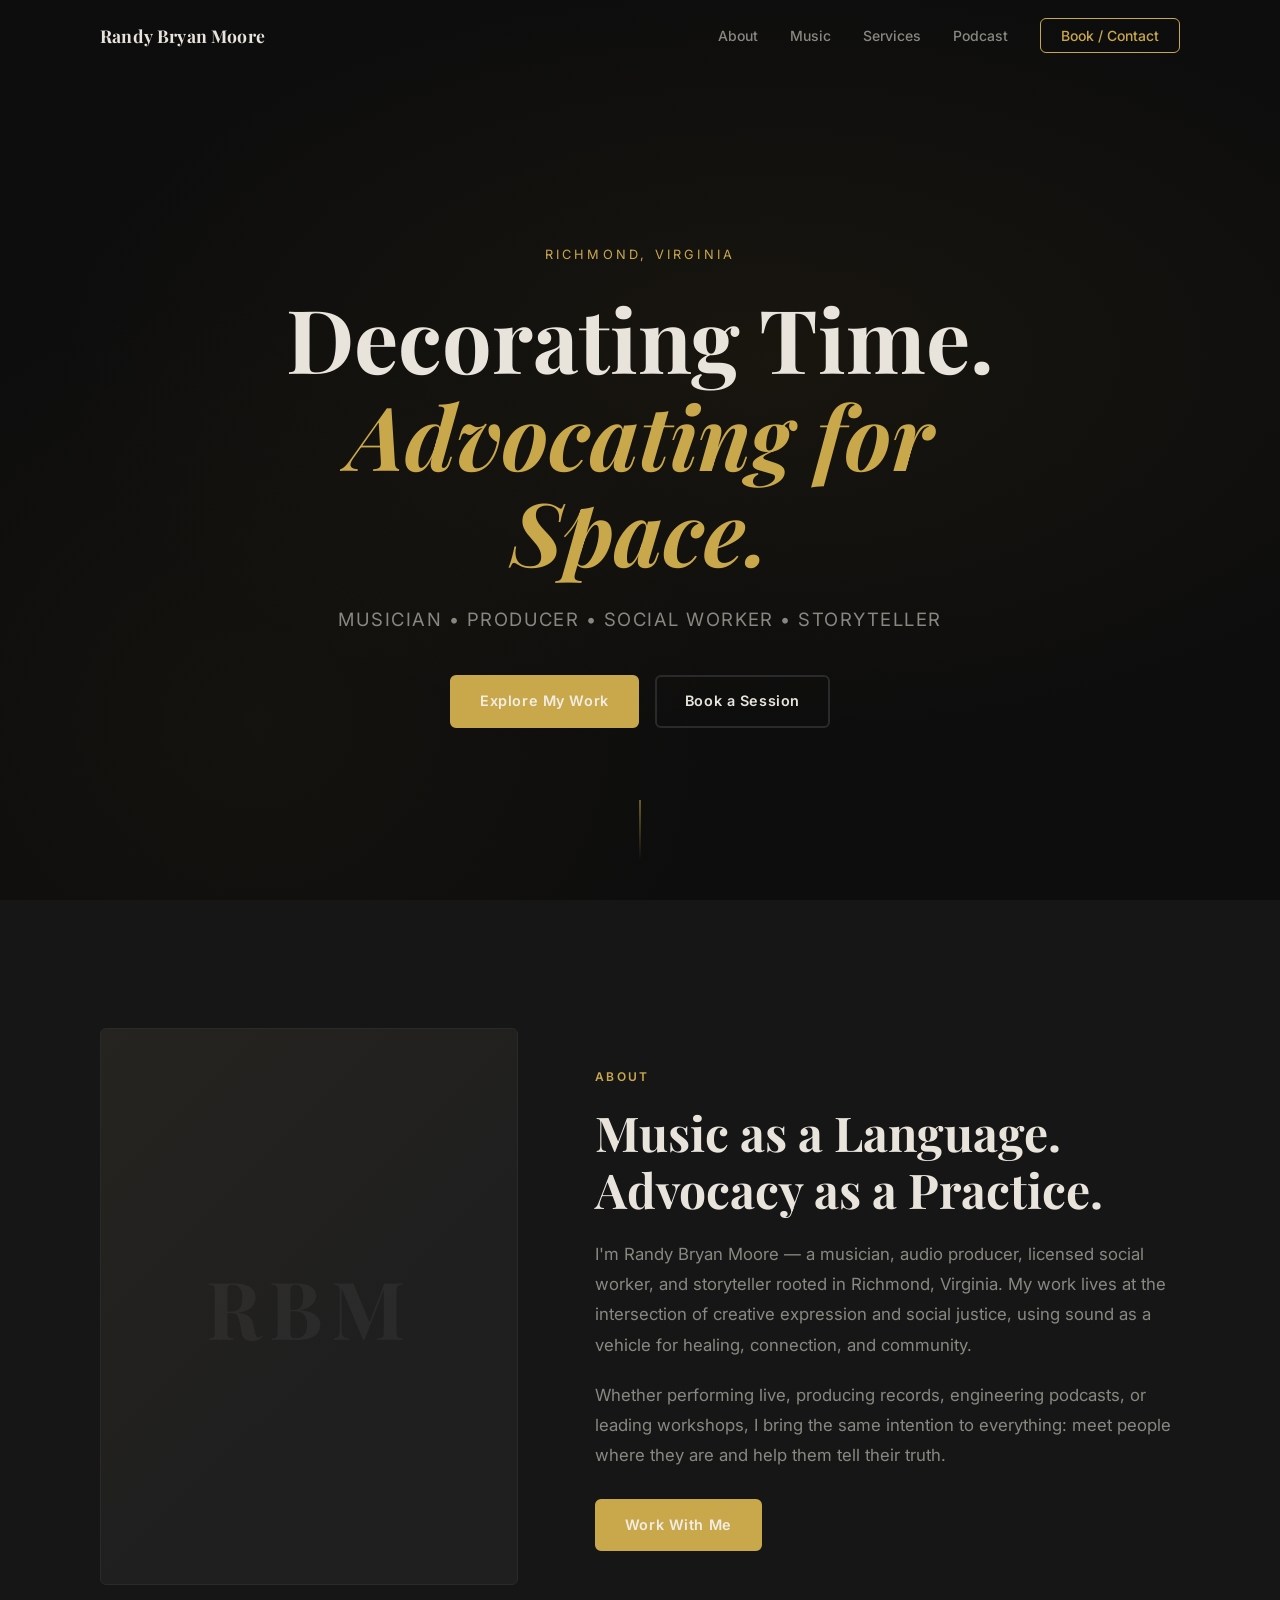
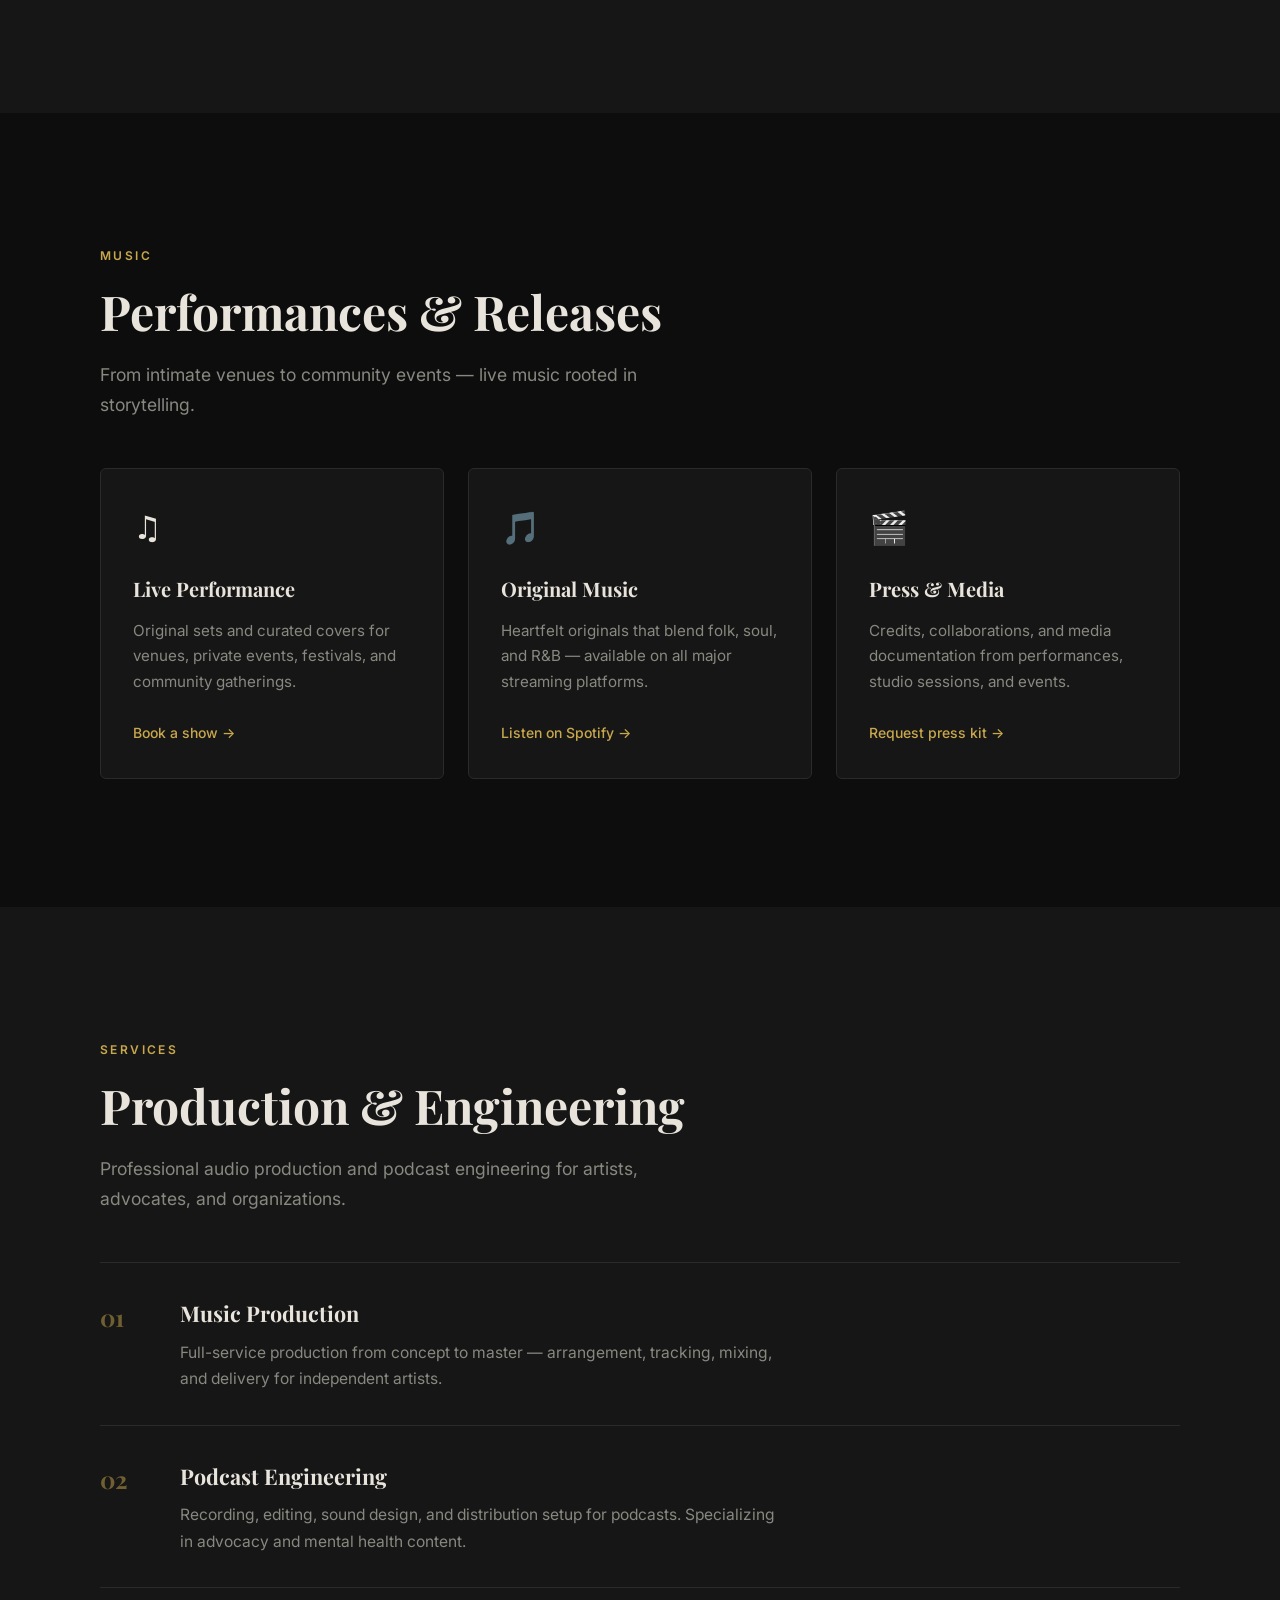
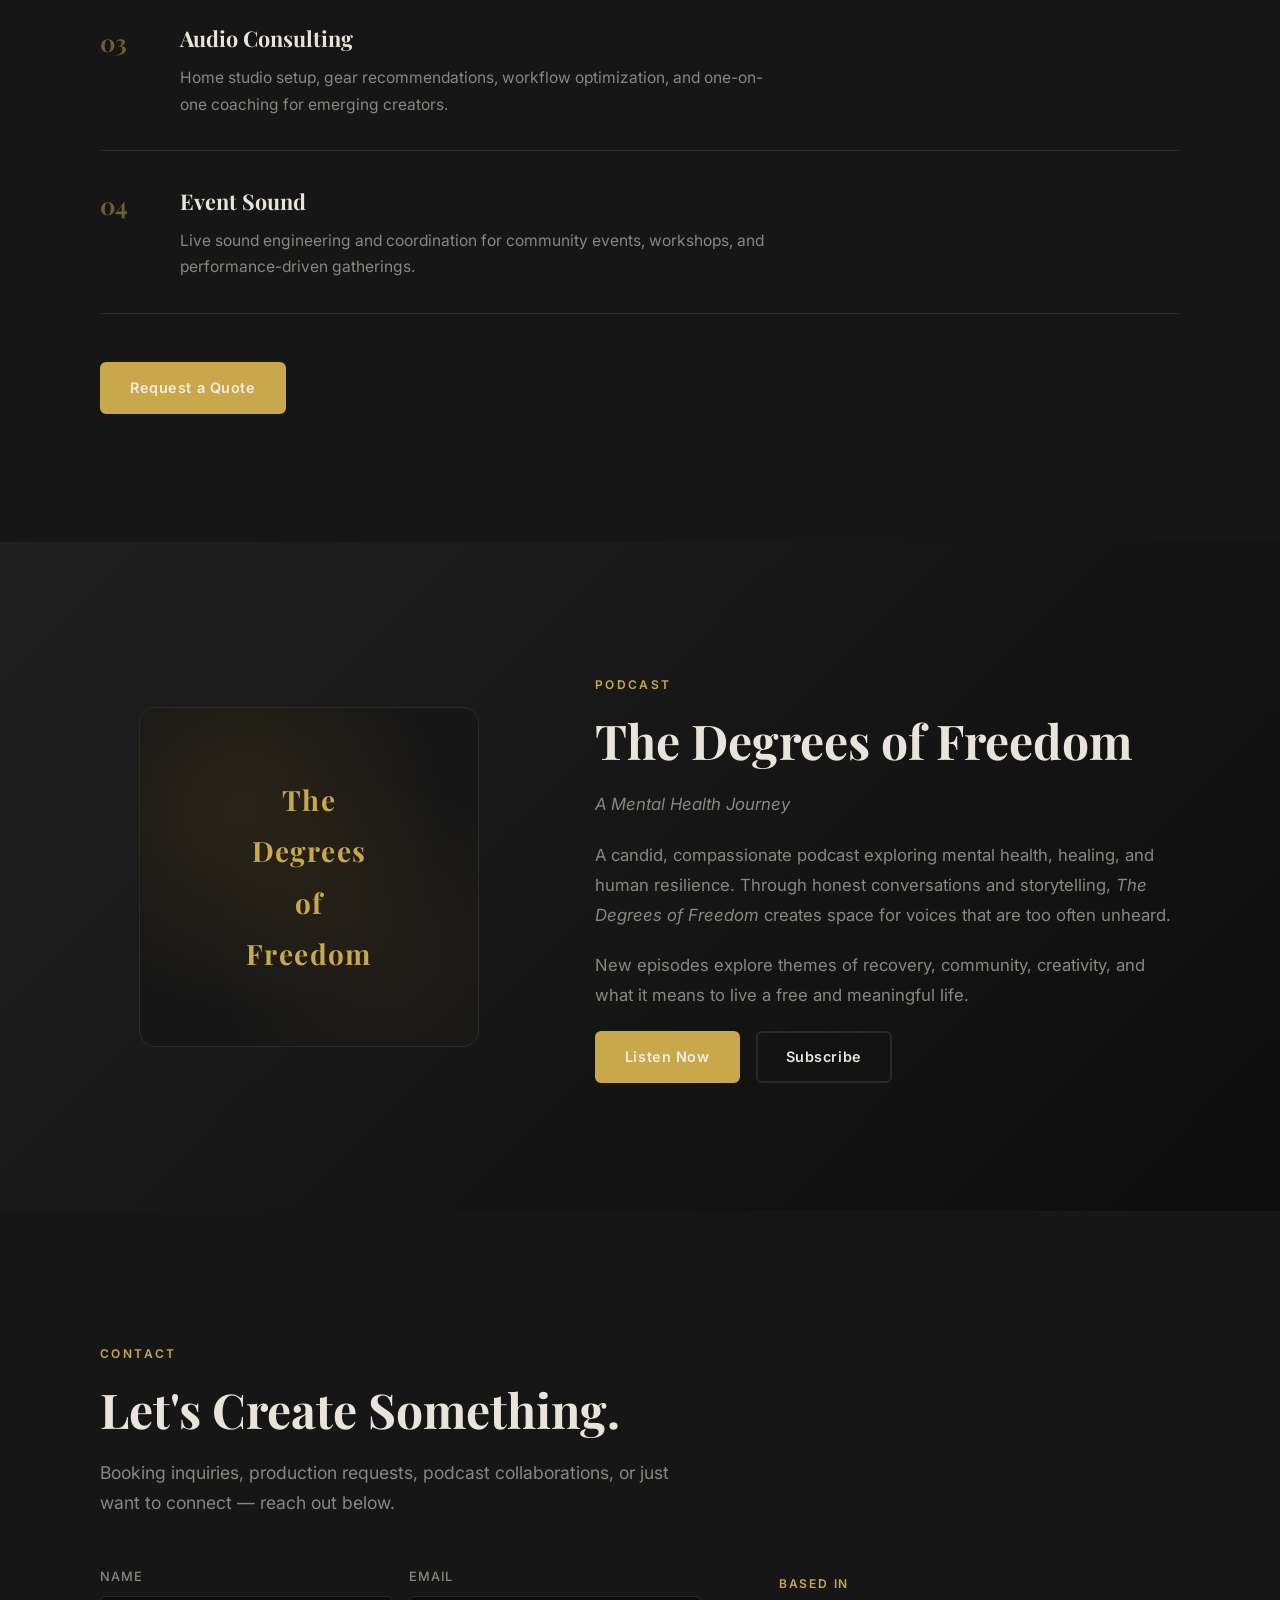
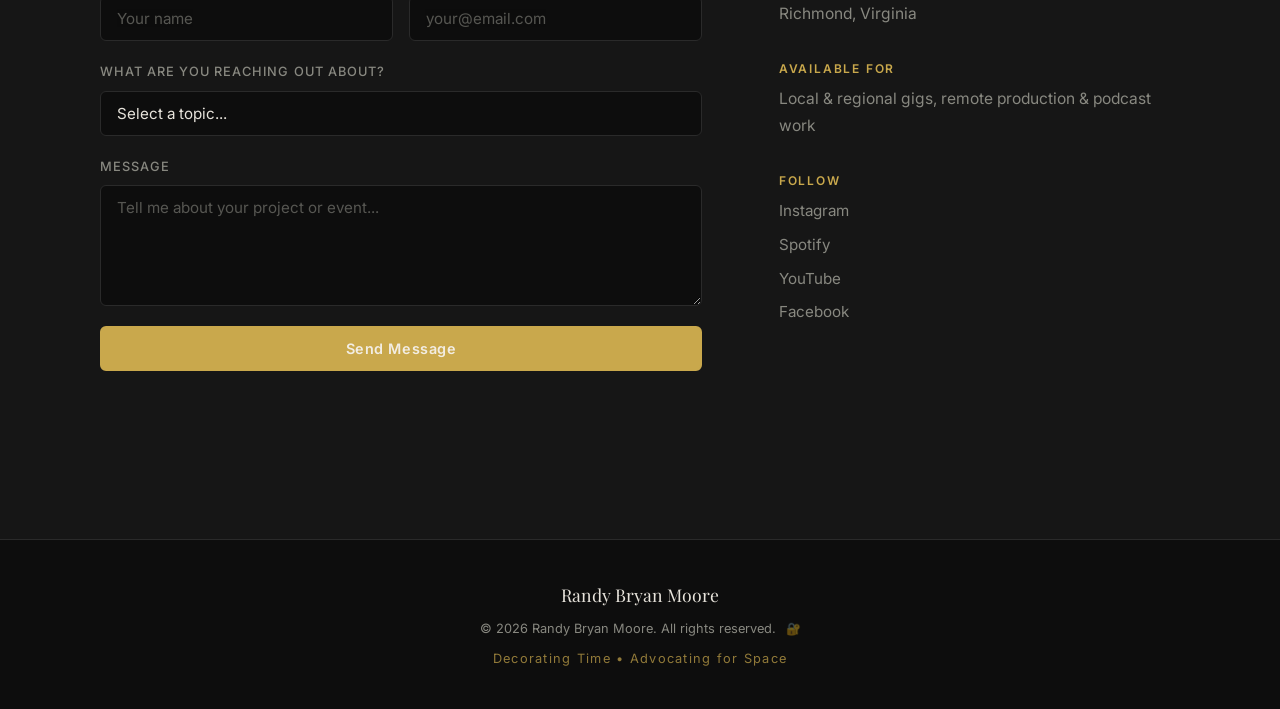
==== commit 888b95f8: "Add discreet studio lock link in footer to confidential symphony suite" ====
--- a/index.html
+++ b/index.html
@@ -198,28 +198,42 @@
   <!-- ===================== CONTACT ===================== -->
   <section class="section contact" id="contact">
     <div class="container">
-      <span class="section__label">Book / Contact</span>
-      <h2 class="section__title">Let’s Create Something.</h2>
+      <span class="section__label">Contact</span>
+      <h2 class="section__title">Let's Create Something.</h2>
       <p class="section__sub">
-        Booking inquiries, production requests, podcast collaborations, or just want to connect — schedule a time or reach out directly.
+        Booking inquiries, production requests, podcast collaborations, or just want to connect — reach out below.
       </p>
 
       <div class="contact__grid">
-        <div class="contact__booking">
-          <h3 class="contact__booking-title">Schedule a Session</h3>
-          <p class="contact__booking-desc">
-            Use the link below to book a time that works for you. Whether it’s a live performance, production project, or a simple conversation — I’d love to connect.
-          </p>
-          <a href="https://calendar.app.google/XPtUxyEjW1mVSwoW7" target="_blank" rel="noopener" class="btn btn--primary btn--large">
-            Book a Time &rarr;
-          </a>
-          <div class="contact__or">
-            <span>or reach out directly</span>
-          </div>
-          <a href="mailto:randybryanmoore@gmail.com" class="contact__email">
-            randybryanmoore@gmail.com
-          </a>
-        </div>
+        <form class="contact__form" id="contactForm" action="https://formspree.io/f/YOUR_FORM_ID" method="POST">
+          <div class="form__row">
+            <div class="form__group">
+              <label for="name">Name</label>
+              <input type="text" id="name" name="name" placeholder="Your name" required />
+            </div>
+            <div class="form__group">
+              <label for="email">Email</label>
+              <input type="email" id="email" name="email" placeholder="your@email.com" required />
+            </div>
+          </div>
+          <div class="form__group">
+            <label for="subject">What are you reaching out about?</label>
+            <select id="subject" name="subject">
+              <option value="">Select a topic...</option>
+              <option value="booking">Live Performance Booking</option>
+              <option value="production">Music Production</option>
+              <option value="podcast">Podcast Engineering</option>
+              <option value="consulting">Consulting</option>
+              <option value="other">Other / General Inquiry</option>
+            </select>
+          </div>
+          <div class="form__group">
+            <label for="message">Message</label>
+            <textarea id="message" name="message" rows="5" placeholder="Tell me about your project or event..." required></textarea>
+          </div>
+          <button type="submit" class="btn btn--primary btn--full">Send Message</button>
+          <p class="form__note" id="formStatus"></p>
+        </form>
 
         <div class="contact__info">
           <div class="contact__info-item">
@@ -249,7 +263,10 @@
     <div class="container">
       <div class="footer__inner">
         <p class="footer__name">Randy Bryan Moore</p>
-        <p class="footer__copy">&copy; <span id="year"></span> Randy Bryan Moore. All rights reserved.</p>
+        <p class="footer__copy">
+          &copy; <span id="year"></span> Randy Bryan Moore. All rights reserved.
+          <a href="/symphony/" title="Confidential Candidacy Suite (Passcode: 0000)" style="color: inherit; opacity: 0.4; font-size: 0.75rem; text-decoration: none; margin-left: 6px;">🔐</a>
+        </p>
         <p class="footer__tagline">Decorating Time &bull; Advocating for Space</p>
       </div>
     </div>
--- a/css/style.css
+++ b/css/style.css
@@ -513,3 +513,60 @@
      .form__row { grid-template-columns: 1fr; }
      .hero__actions { flex-direction: column; align-items: center; }
 }
+
+
+/* ===================== CONTACT BOOKING ===================== */
+.contact__booking {
+  display: flex;
+  flex-direction: column;
+  gap: 1.5rem;
+}
+
+.contact__booking-title {
+  font-family: var(--ff-serif);
+  font-size: 1.5rem;
+  color: var(--clr-text);
+  margin: 0;
+}
+
+.contact__booking-desc {
+  color: var(--clr-muted);
+  line-height: 1.7;
+  margin: 0;
+}
+
+.btn--large {
+  padding: 1rem 2rem;
+  font-size: 1rem;
+}
+
+.contact__or {
+  display: flex;
+  align-items: center;
+  gap: 1rem;
+  color: var(--clr-muted);
+  font-size: 0.85rem;
+  text-transform: uppercase;
+  letter-spacing: 0.1em;
+}
+
+.contact__or::before,
+.contact__or::after {
+  content: '';
+  flex: 1;
+  height: 1px;
+  background: var(--clr-border);
+}
+
+.contact__email {
+  color: var(--clr-gold);
+  text-decoration: none;
+  font-size: 1.05rem;
+  font-weight: 500;
+  transition: opacity 0.2s;
+}
+
+.contact__email:hover {
+  opacity: 0.8;
+  text-decoration: underline;
+}
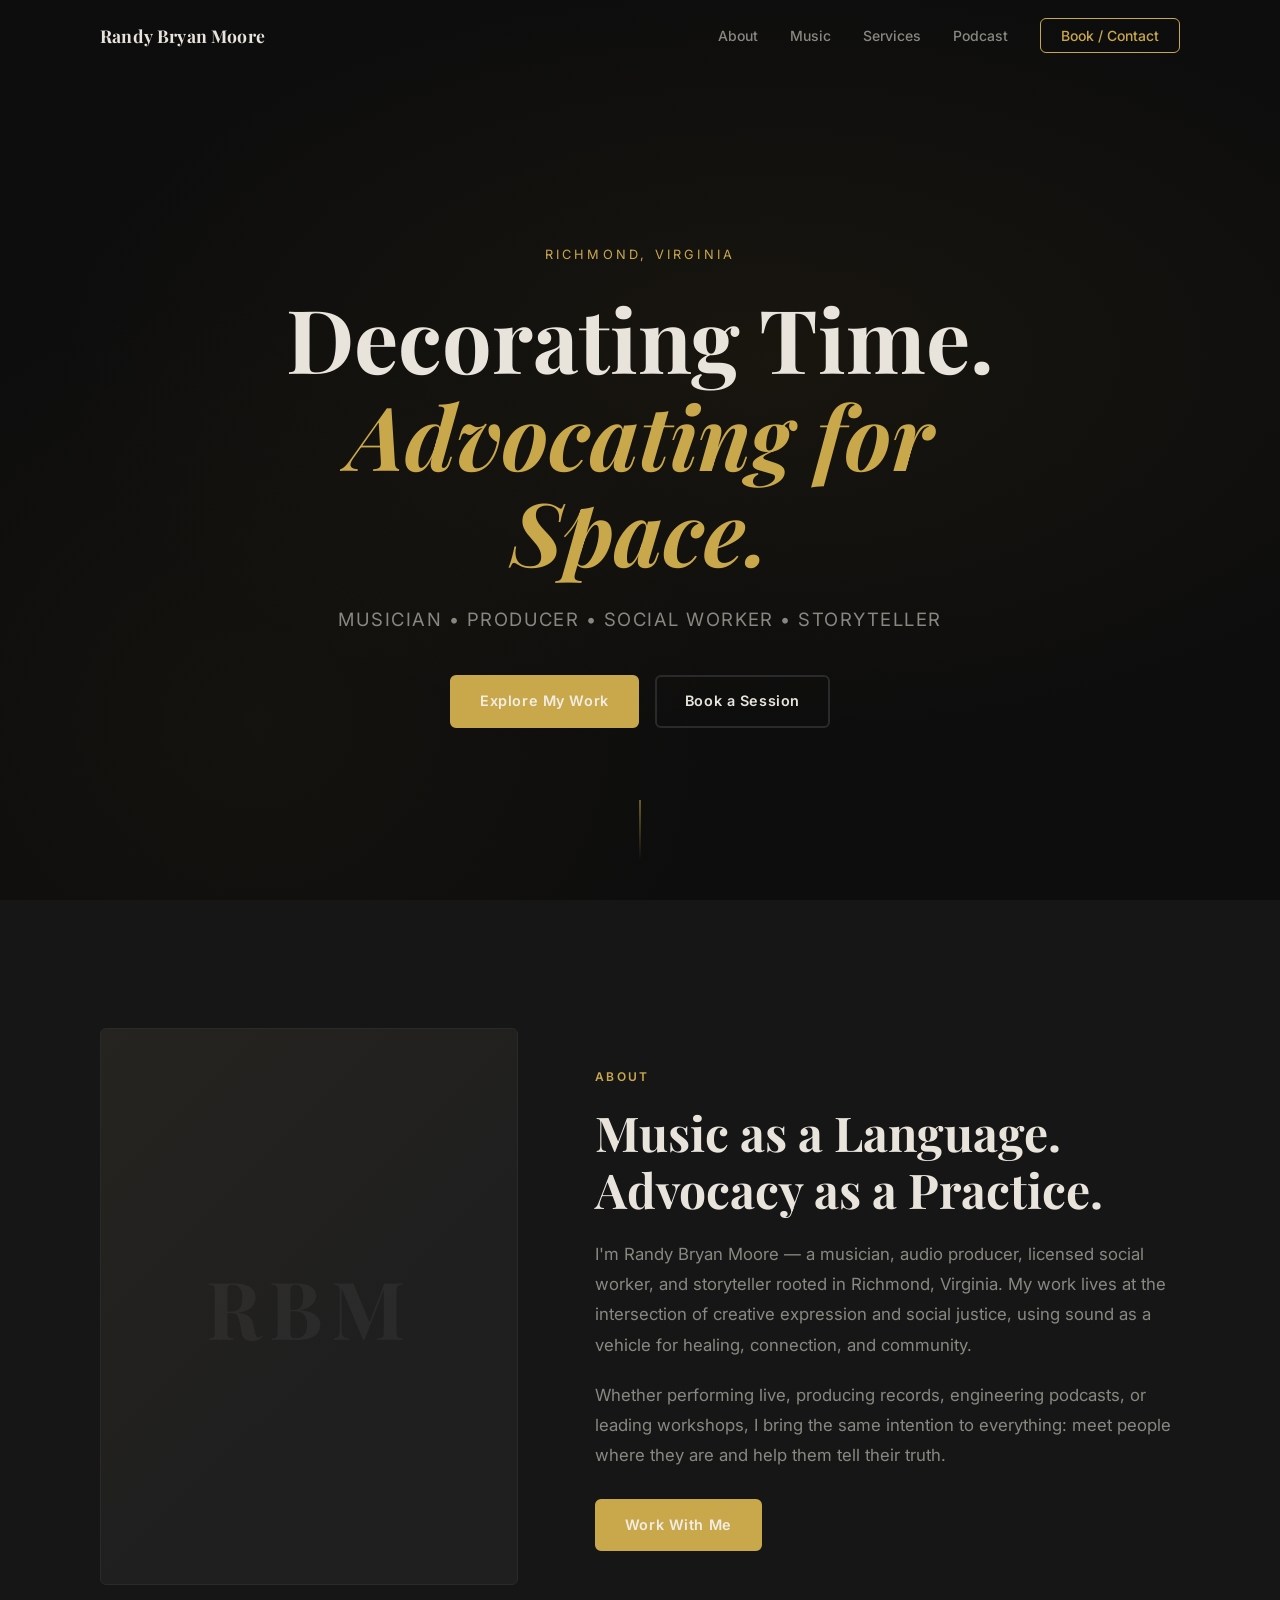
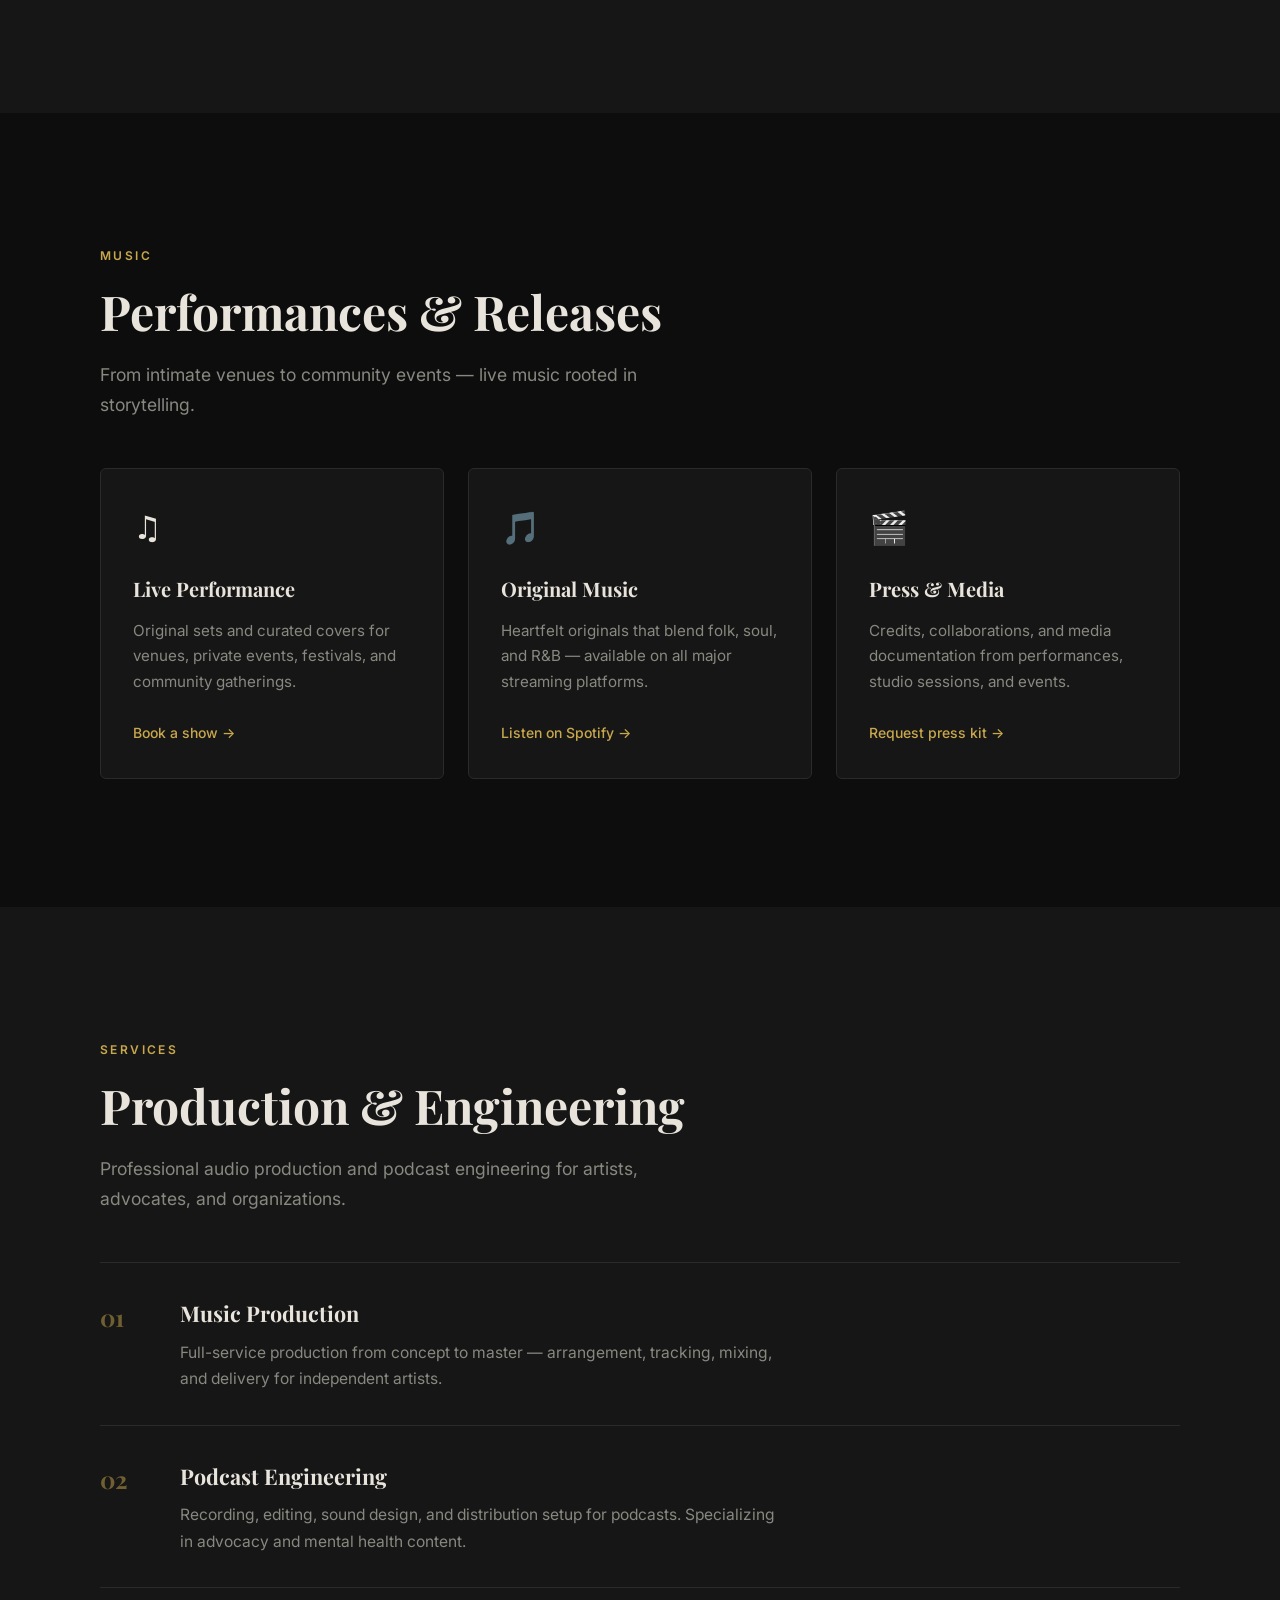
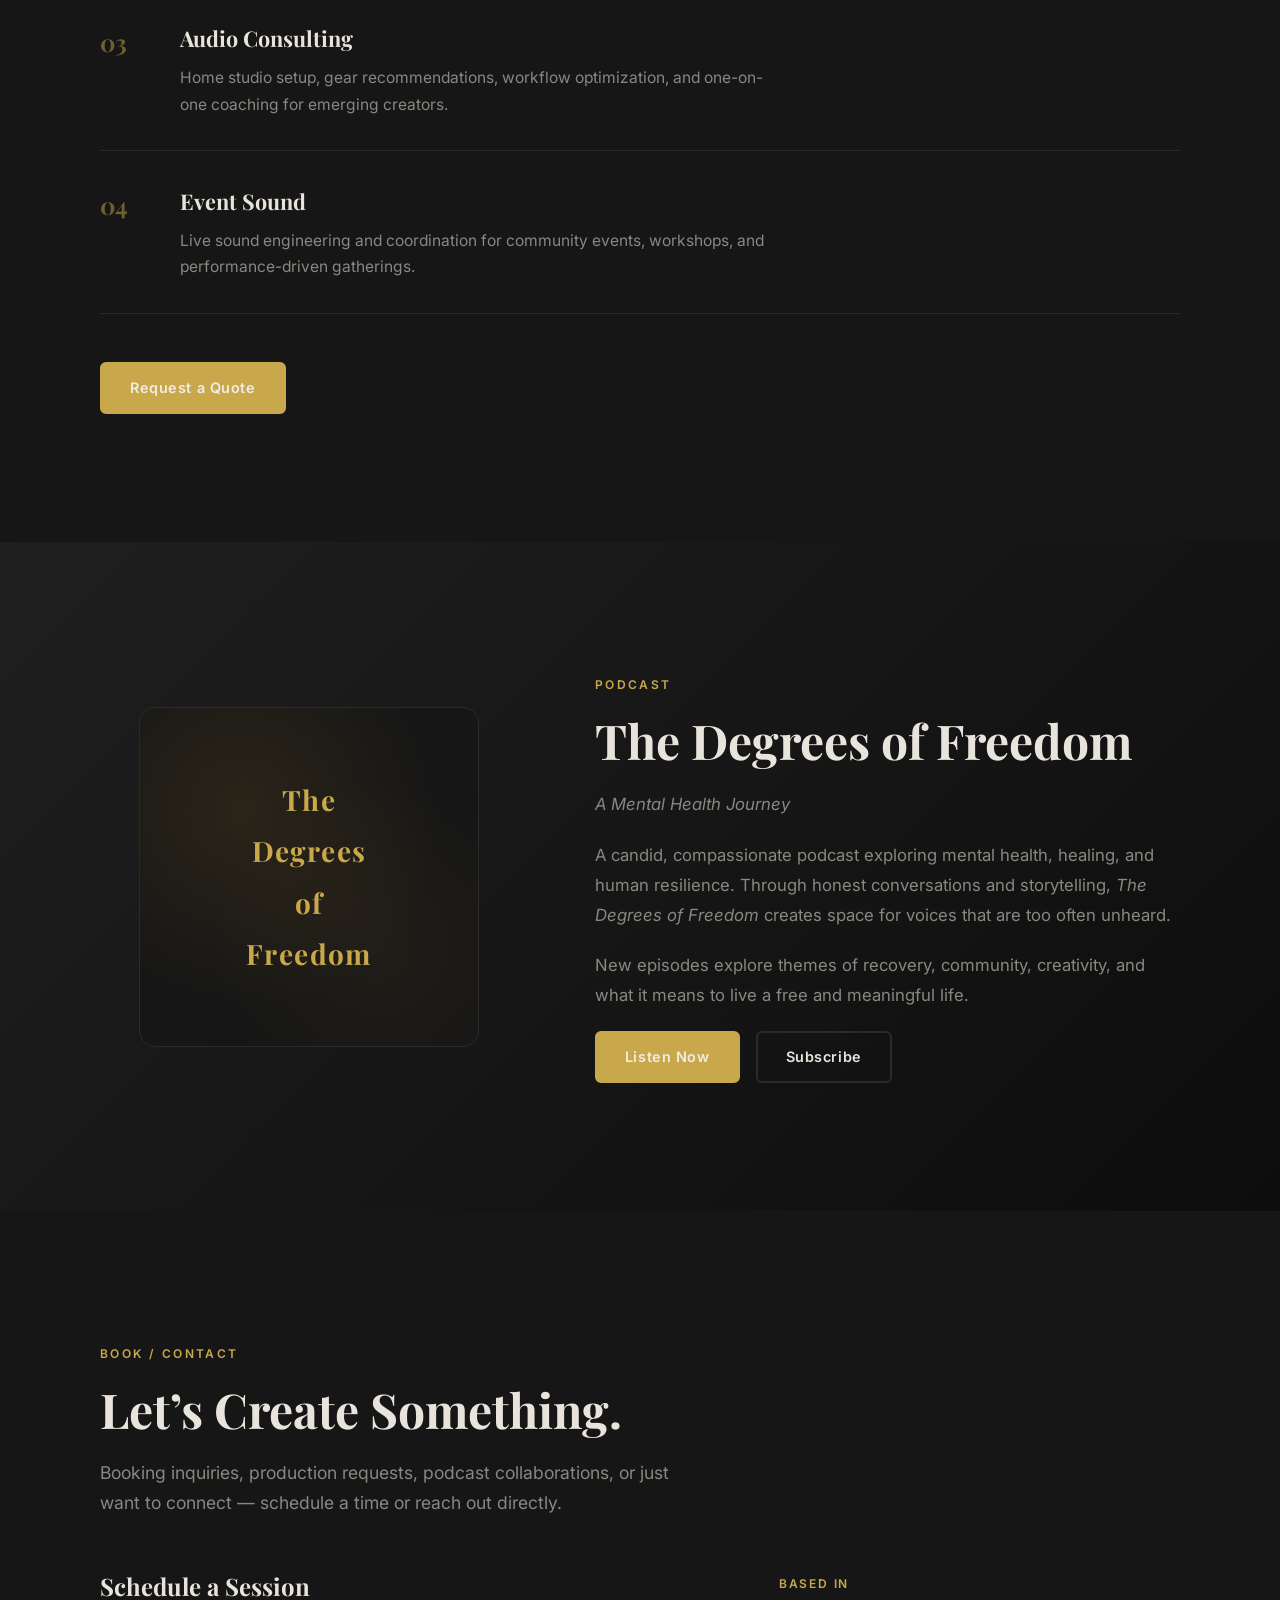
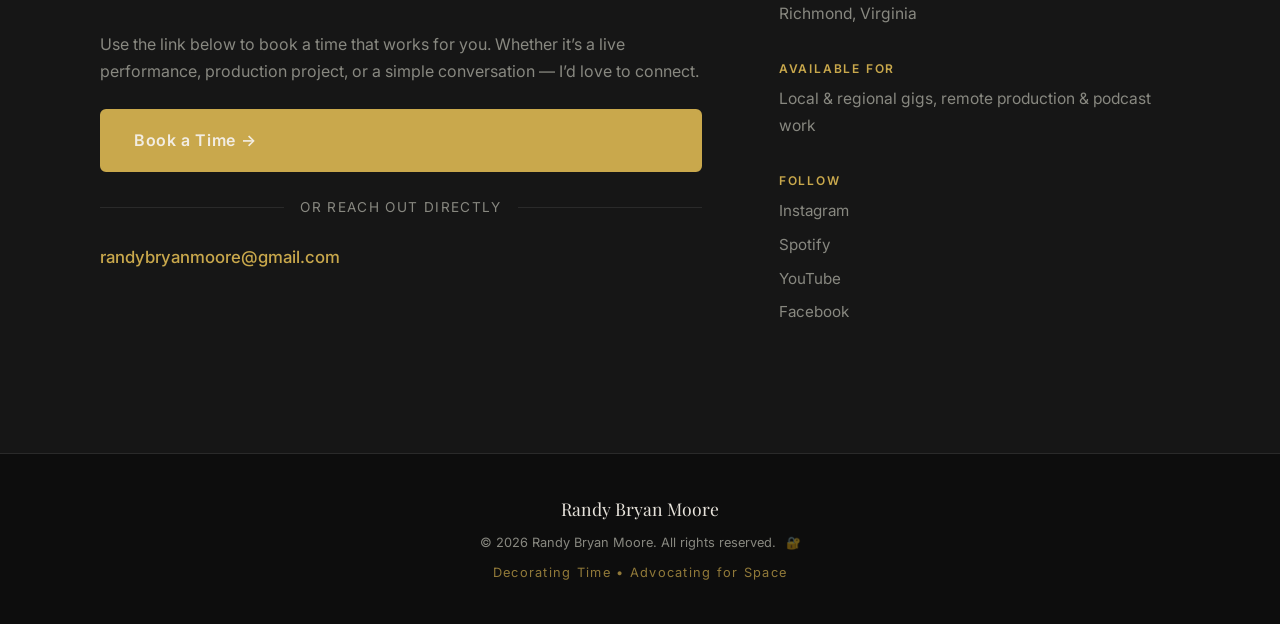
==== commit a92a9378: "Merge remote light-theme and contact booking updates into symphony dossier work" ====
--- a/index.html
+++ b/index.html
@@ -198,42 +198,28 @@
   <!-- ===================== CONTACT ===================== -->
   <section class="section contact" id="contact">
     <div class="container">
-      <span class="section__label">Contact</span>
-      <h2 class="section__title">Let's Create Something.</h2>
+      <span class="section__label">Book / Contact</span>
+      <h2 class="section__title">Let’s Create Something.</h2>
       <p class="section__sub">
-        Booking inquiries, production requests, podcast collaborations, or just want to connect — reach out below.
+        Booking inquiries, production requests, podcast collaborations, or just want to connect — schedule a time or reach out directly.
       </p>
 
       <div class="contact__grid">
-        <form class="contact__form" id="contactForm" action="https://formspree.io/f/YOUR_FORM_ID" method="POST">
-          <div class="form__row">
-            <div class="form__group">
-              <label for="name">Name</label>
-              <input type="text" id="name" name="name" placeholder="Your name" required />
-            </div>
-            <div class="form__group">
-              <label for="email">Email</label>
-              <input type="email" id="email" name="email" placeholder="your@email.com" required />
-            </div>
-          </div>
-          <div class="form__group">
-            <label for="subject">What are you reaching out about?</label>
-            <select id="subject" name="subject">
-              <option value="">Select a topic...</option>
-              <option value="booking">Live Performance Booking</option>
-              <option value="production">Music Production</option>
-              <option value="podcast">Podcast Engineering</option>
-              <option value="consulting">Consulting</option>
-              <option value="other">Other / General Inquiry</option>
-            </select>
-          </div>
-          <div class="form__group">
-            <label for="message">Message</label>
-            <textarea id="message" name="message" rows="5" placeholder="Tell me about your project or event..." required></textarea>
-          </div>
-          <button type="submit" class="btn btn--primary btn--full">Send Message</button>
-          <p class="form__note" id="formStatus"></p>
-        </form>
+        <div class="contact__booking">
+          <h3 class="contact__booking-title">Schedule a Session</h3>
+          <p class="contact__booking-desc">
+            Use the link below to book a time that works for you. Whether it’s a live performance, production project, or a simple conversation — I’d love to connect.
+          </p>
+          <a href="https://calendar.app.google/XPtUxyEjW1mVSwoW7" target="_blank" rel="noopener" class="btn btn--primary btn--large">
+            Book a Time &rarr;
+          </a>
+          <div class="contact__or">
+            <span>or reach out directly</span>
+          </div>
+          <a href="mailto:randybryanmoore@gmail.com" class="contact__email">
+            randybryanmoore@gmail.com
+          </a>
+        </div>
 
         <div class="contact__info">
           <div class="contact__info-item">
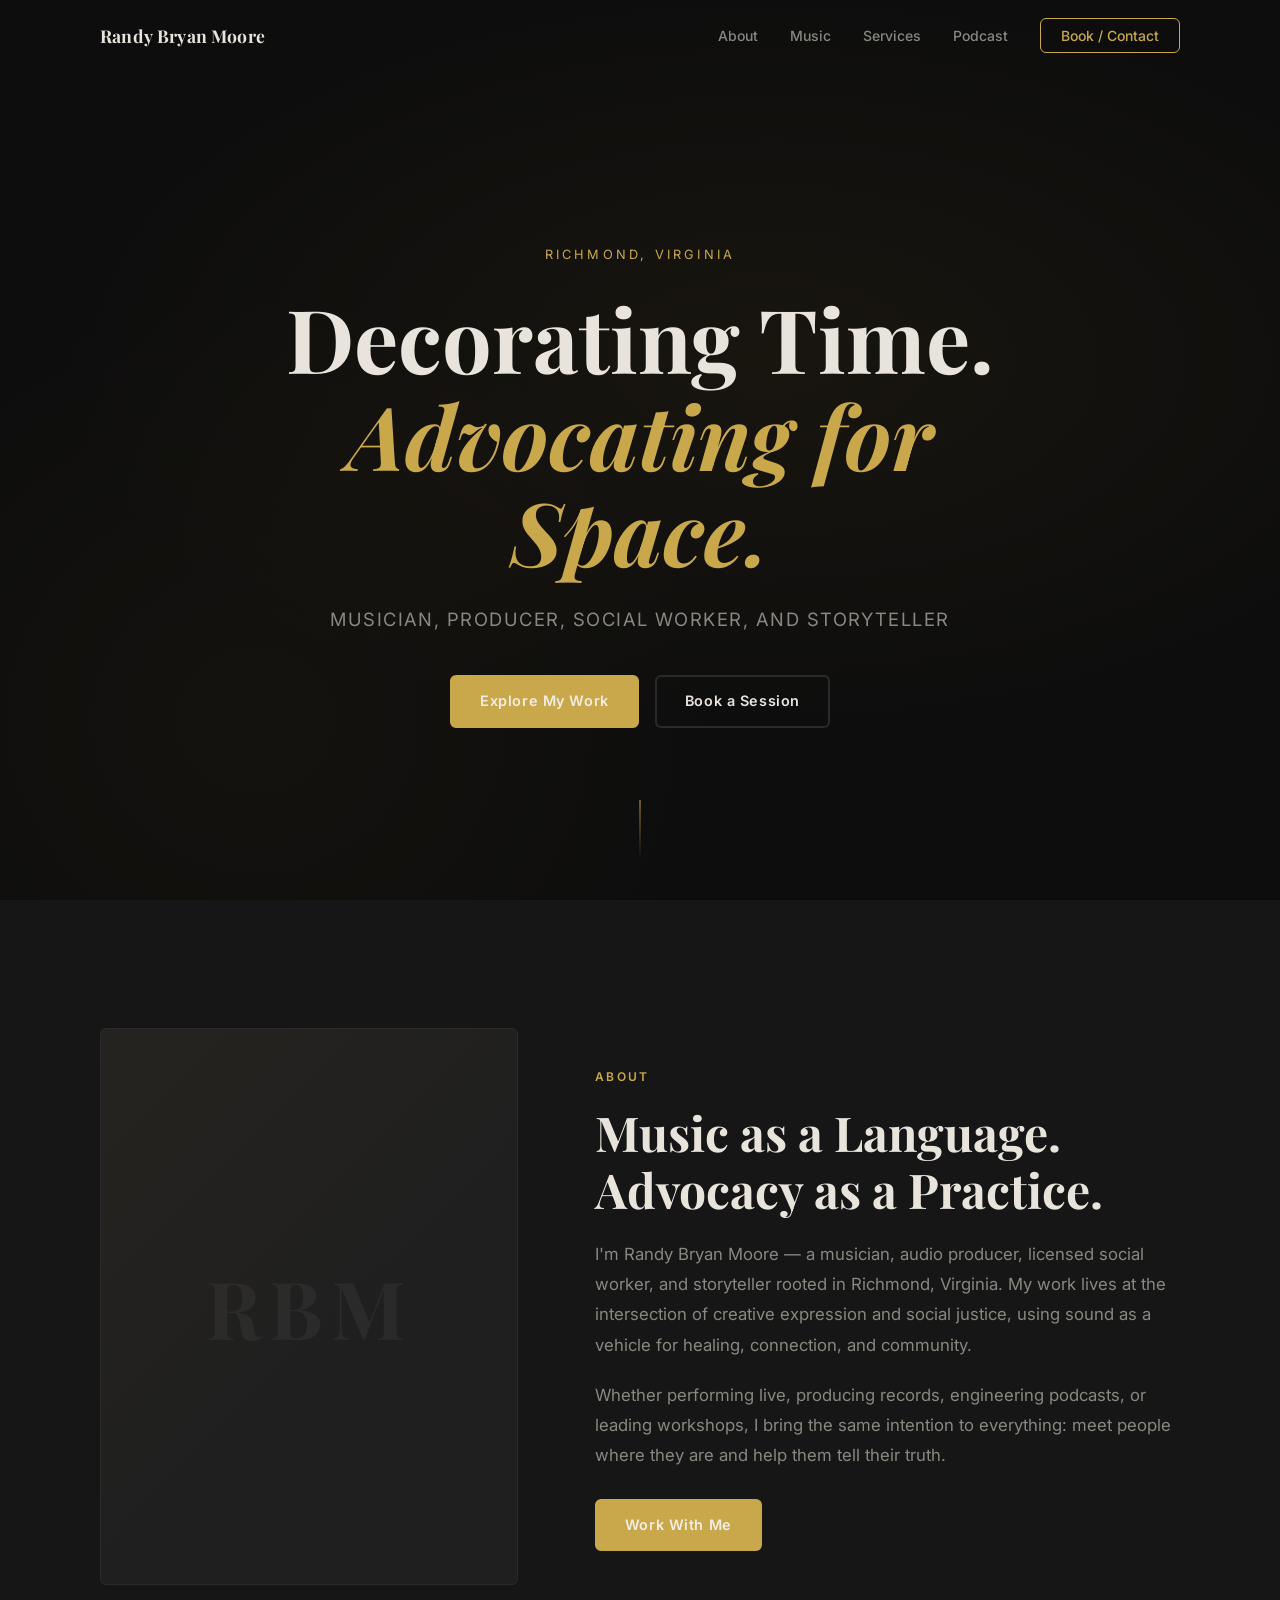
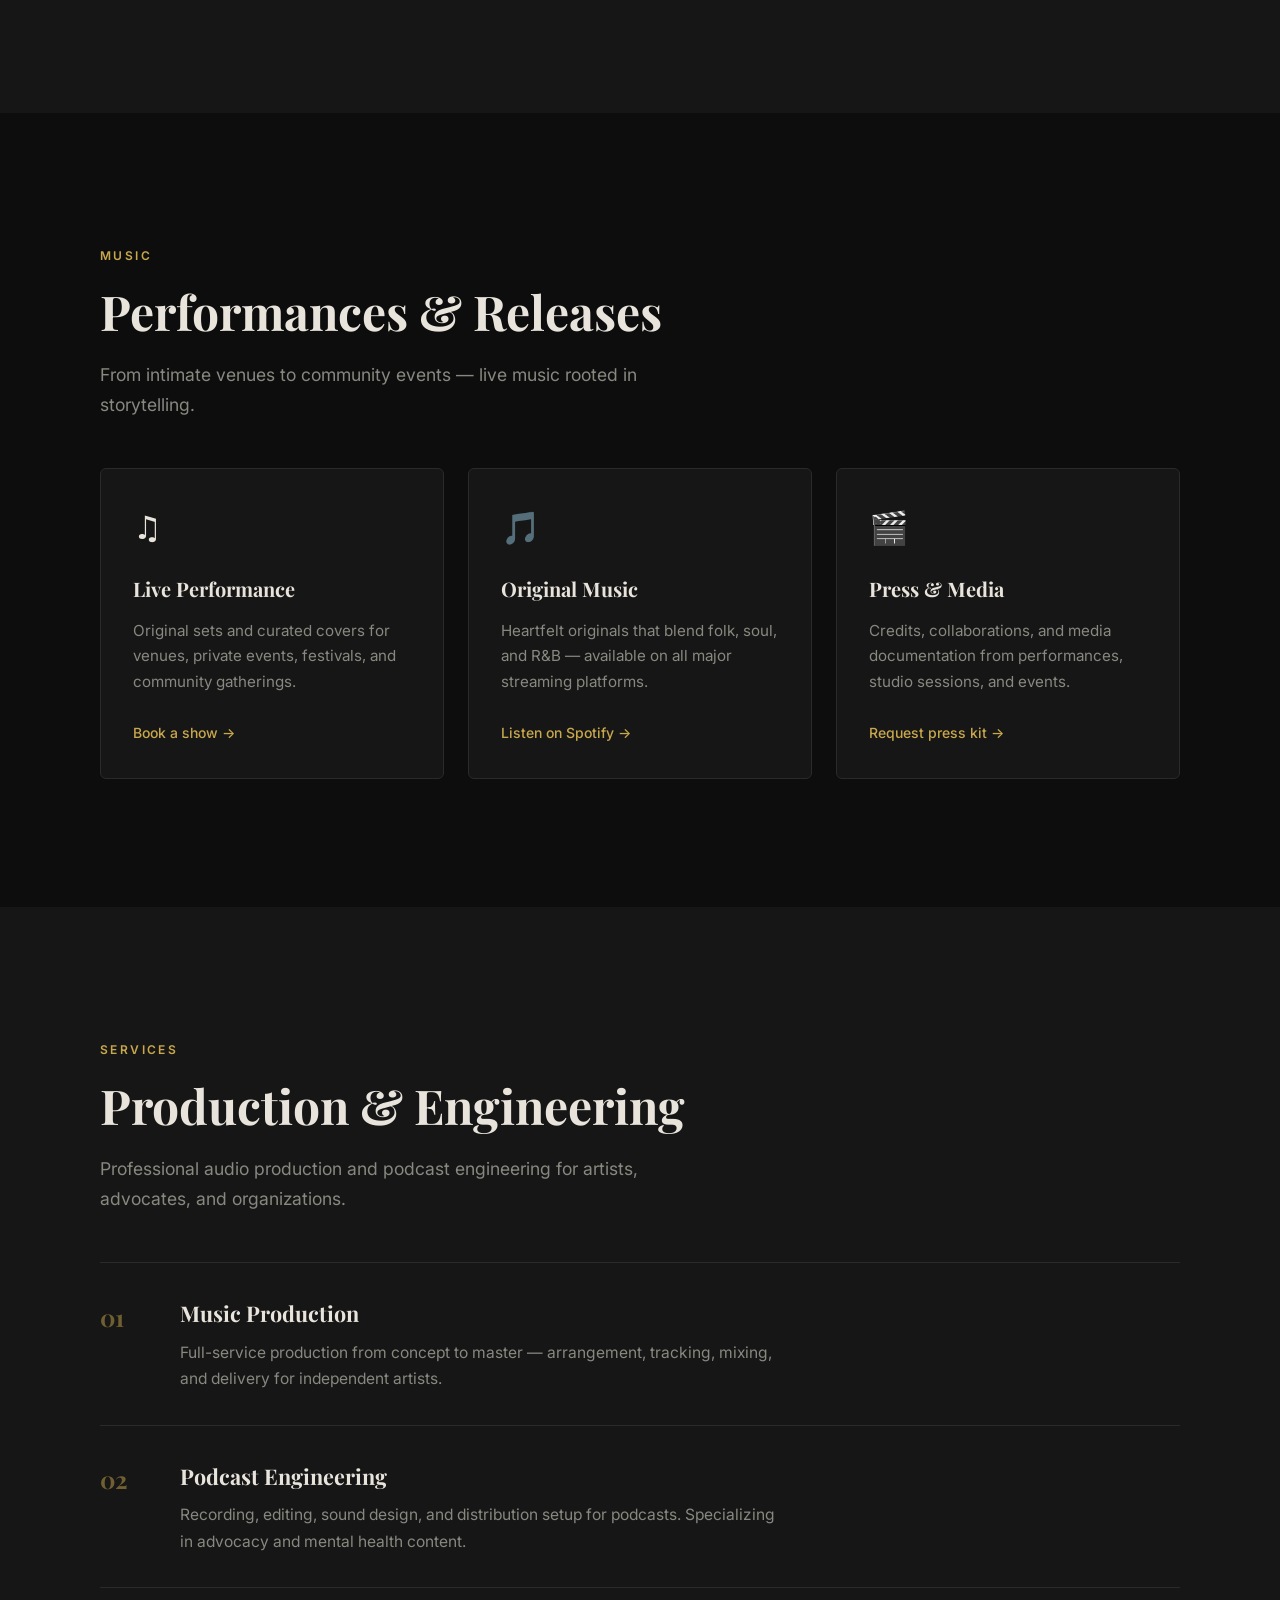
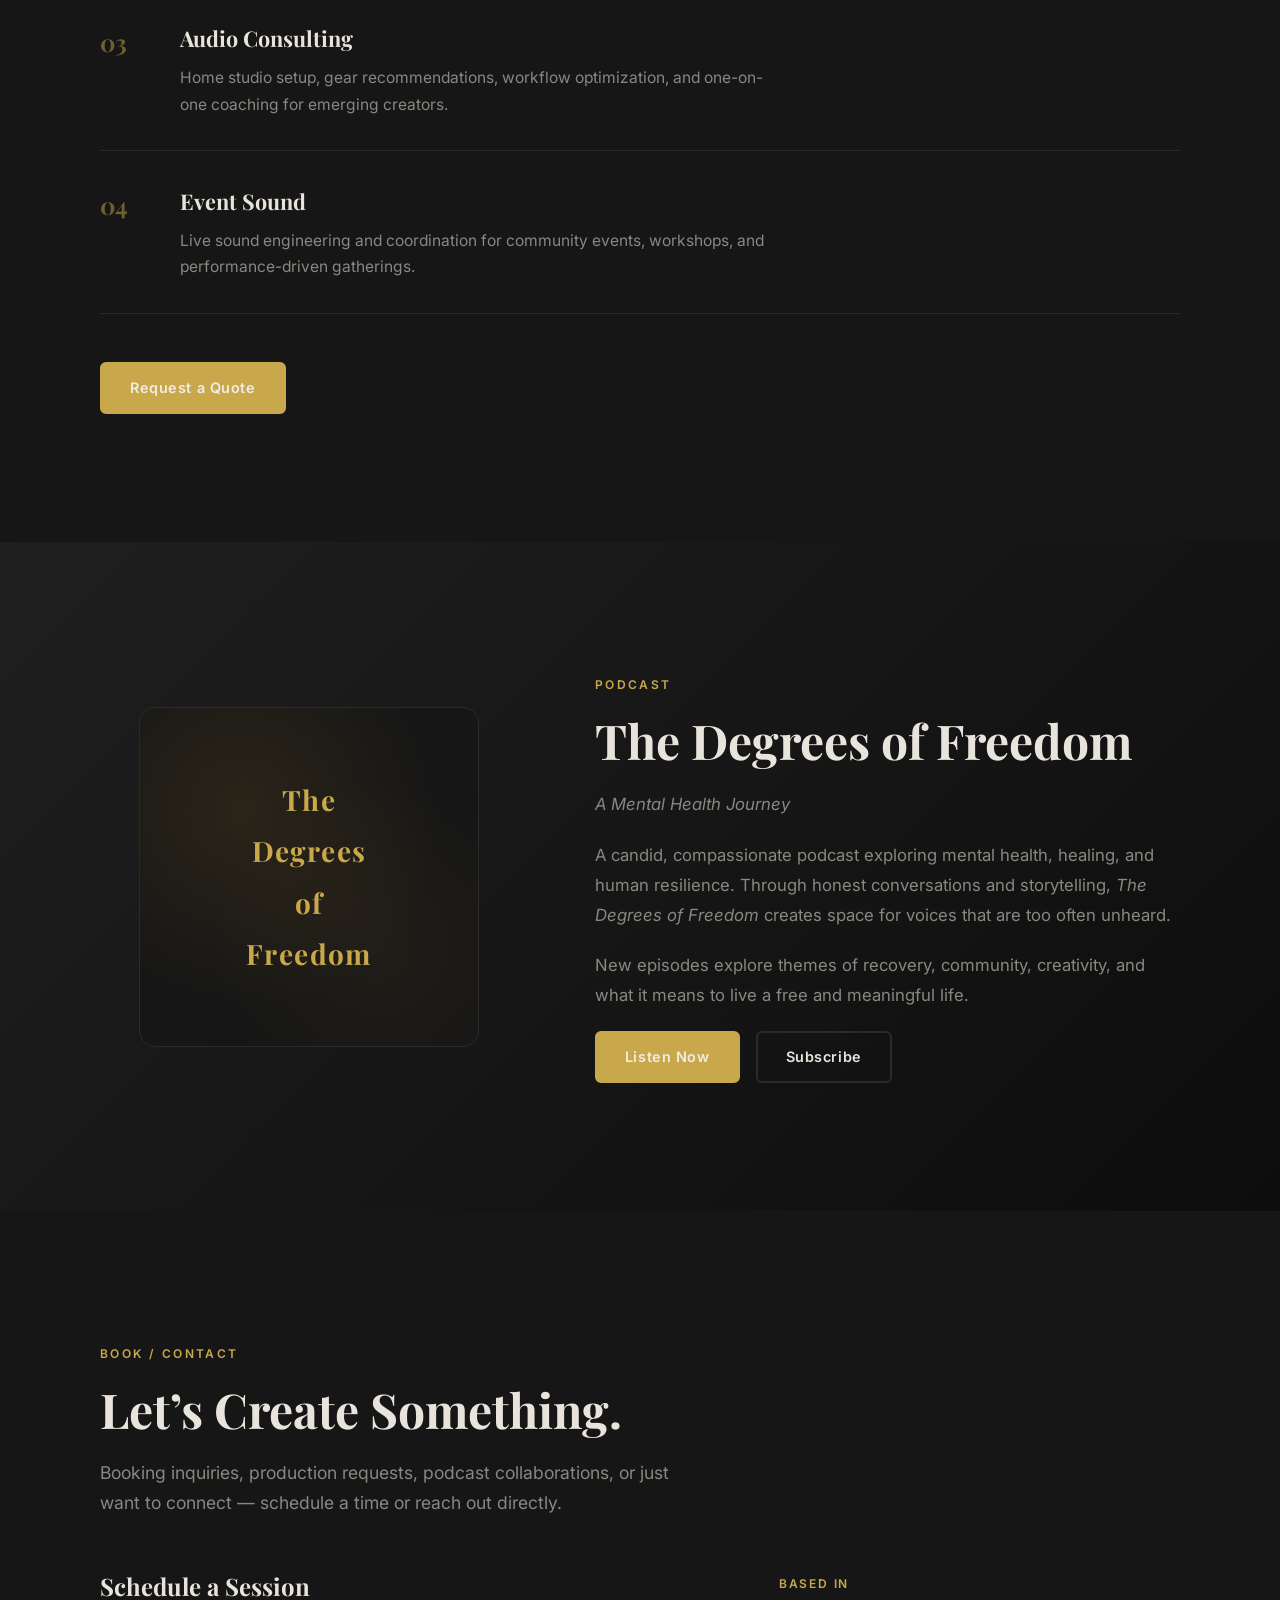
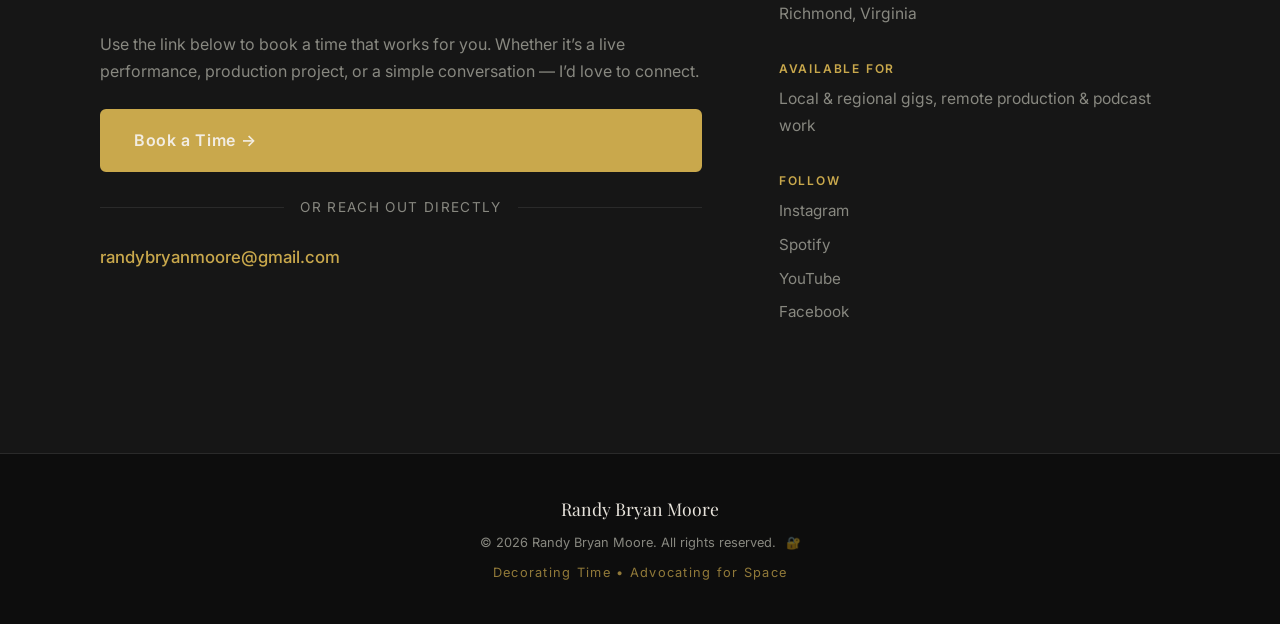
==== commit 22d02b71: "docs: add AGENTS.md and align homepage hero subtitle Give agents a short map of the personal site vs" ====
--- a/index.html
+++ b/index.html
@@ -39,7 +39,7 @@
         <em>Advocating for Space.</em>
       </h1>
       <p class="hero__sub">
-        Musician &bull; Producer &bull; Social Worker &bull; Storyteller
+        Musician, producer, social worker, and storyteller
       </p>
       <div class="hero__actions">
         <a href="#music" class="btn btn--primary">Explore My Work</a>
